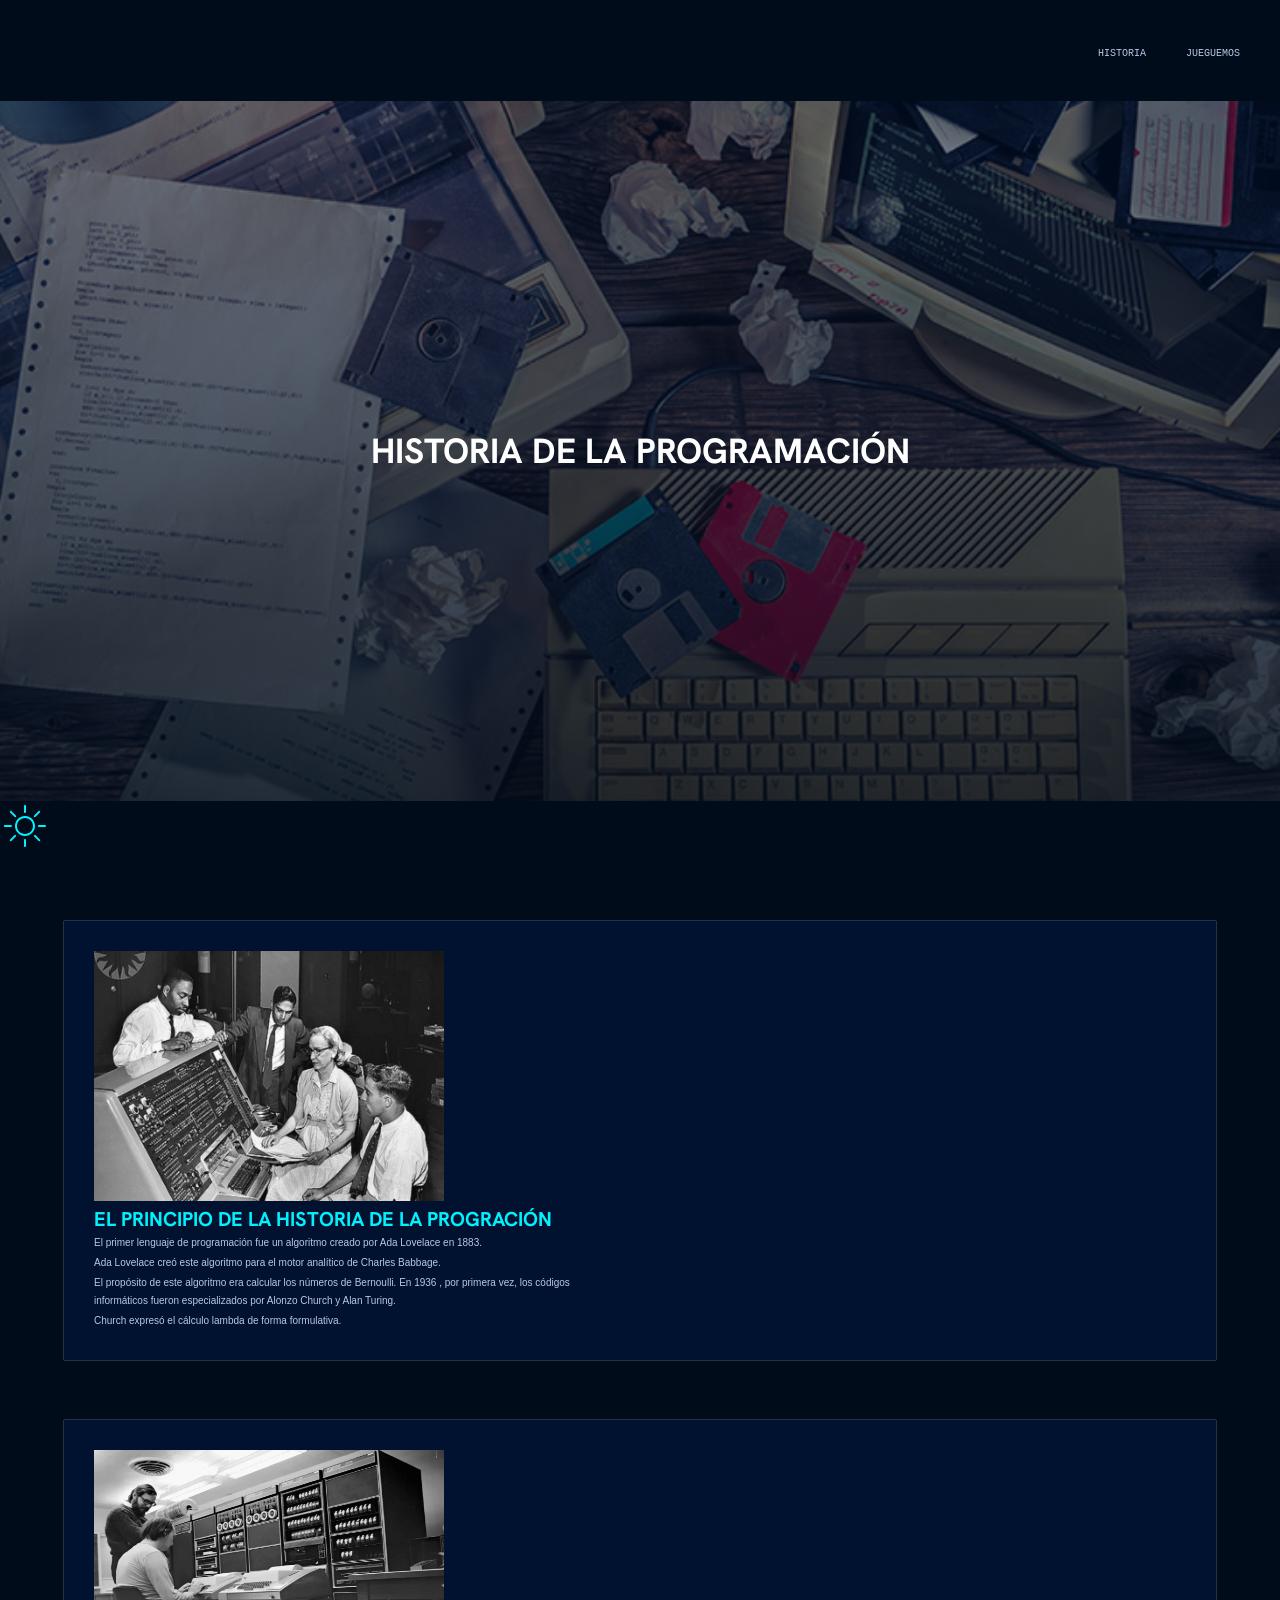
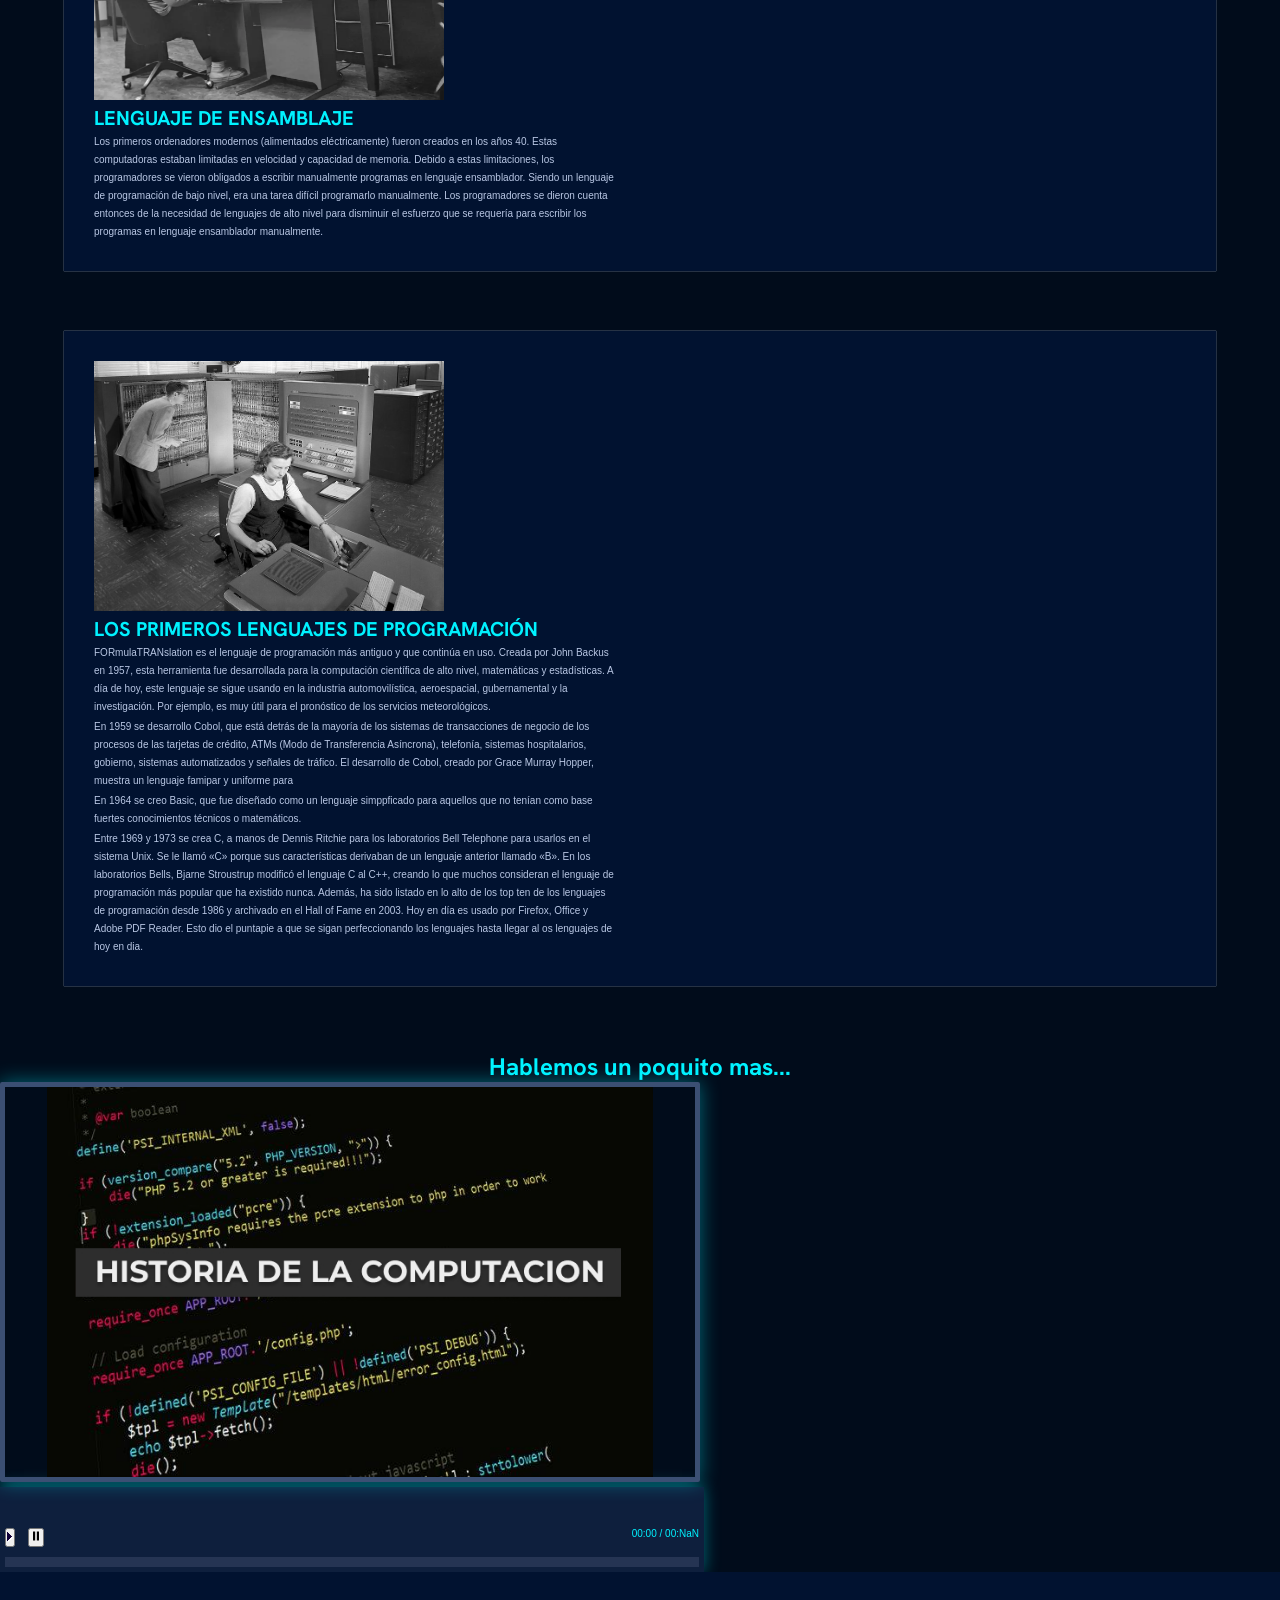
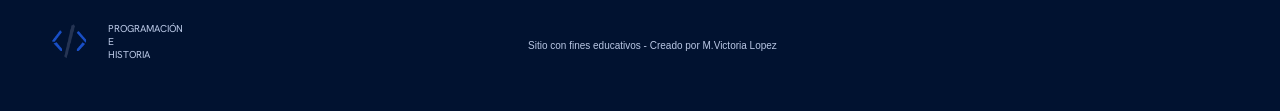
==== historia.html @ 3bbe8988 "Avances del poyecto" ====
<!DOCTYPE html>
<html lang="es">

<head>
    <meta charset="UTF-8">
    <meta name="viewport" content="width=device-width, initial-scale=1.0">
    <title>Proyecto-Final</title>
    <link rel="icon" href="/iconos/icon-code.png" type="image/png">
    <link rel="stylesheet" href="style.css">
    <link rel="preconnect" href="https://fonts.googleapis.com">
    <link rel="preconnect" href="https://fonts.gstatic.com" crossorigin>
    <link href="https://fonts.googleapis.com/css2?family=Hanken+Grotesk:wght@400;500;700&display=swap" rel="stylesheet">
</head>

<body onload="mostrarDuracion()">
    <header>
        <nav>
            <ul>
                <li><a href="historia.html">HISTORIA</a></li>
                <li><a href="jueguemos.html">JUEGUEMOS</a></li>
            </ul>
        </nav>

    </header>

    <main>

        <div class="historia">
            <h1 class="texto-historia">HISTORIA DE LA PROGRAMACIÓN</h1>
        </div>

        <img src="/iconos/sun.svg" alt="Blanco-Negro" class="sol">


        <section class="textos-historia">

            <div class="contenedor-tarjeta">
                <div class="tarjeta3">
                    <img src="/imagenes/1-800x534.jpg" alt="Principio de la programación">
                    <h2>EL PRINCIPIO DE LA HISTORIA DE LA PROGRACIÓN</h2>
                    <p>El primer lenguaje de programación fue un algoritmo creado por Ada Lovelace en 1883. </p>
                    <p> Ada Lovelace creó este algoritmo para el motor analítico de Charles Babbage.</p>
                    <p>El propósito de este algoritmo era calcular los números de Bernoulli.
                        En 1936 , por primera vez, los códigos informáticos fueron especializados por Alonzo Church y
                        Alan
                        Turing.</p>
                    <p>Church expresó el cálculo lambda de forma formulativa.</p>

                </div>


                <div class="tarjeta4">
                    <img src="/imagenes/nerdpol-ken-den.webp" alt="Lenguaje de ensamblaje">
                    <h2>LENGUAJE DE ENSAMBLAJE</h2>
                    <p>Los primeros ordenadores modernos (alimentados eléctricamente) fueron creados en los años 40.
                        Estas
                        computadoras estaban limitadas en velocidad y capacidad de memoria.
                        Debido a estas limitaciones, los programadores se vieron obligados a escribir manualmente
                        programas
                        en lenguaje ensamblador. Siendo un lenguaje de programación de bajo nivel, era una tarea difícil
                        programarlo manualmente. Los programadores se dieron cuenta entonces de la necesidad de
                        lenguajes de
                        alto nivel para disminuir el esfuerzo que se requería para escribir los programas en lenguaje
                        ensamblador manualmente.
                    </p>
                </div>

                <div class="tarjeta5">
                    <img src="/imagenes/img-historia.jpg" alt="">
                    <h2>LOS PRIMEROS LENGUAJES DE PROGRAMACIÓN</h2>
                    <p>FORmulaTRANslation es el lenguaje de programación más antiguo y que continúa en uso. Creada por
                        John
                        Backus en 1957, esta herramienta fue desarrollada para la computación científica de alto nivel,
                        matemáticas y estadísticas.
                        A día de hoy, este lenguaje se sigue usando en la industria automovilística, aeroespacial,
                        gubernamental y la investigación. Por ejemplo, es muy útil para el pronóstico de los servicios
                        meteorológicos.
                    </p>
                    <p>En 1959 se desarrollo Cobol, que está detrás de la mayoría de los sistemas de transacciones de
                        negocio de los procesos de las tarjetas de crédito, ATMs (Modo de Transferencia Asíncrona),
                        telefonía, sistemas hospitalarios, gobierno, sistemas automatizados y señales de tráfico.
                        El desarrollo de Cobol, creado por Grace Murray Hopper, muestra un lenguaje famipar y uniforme
                        para</p>

                    <p>
                        En 1964 se creo Basic, que fue diseñado como un lenguaje simppficado para aquellos que no tenían
                        como base fuertes conocimientos técnicos o matemáticos.</p>

                    <p>Entre 1969 y 1973 se crea C, a manos de Dennis Ritchie para los laboratorios Bell Telephone para
                        usarlos en el sistema Unix. Se le llamó «C» porque sus características derivaban de un lenguaje
                        anterior llamado «B».

                        En los laboratorios Bells, Bjarne Stroustrup modificó el lenguaje C al C++, creando lo que
                        muchos
                        consideran el lenguaje de programación más popular que ha existido nunca. Además, ha sido
                        listado en
                        lo alto de los top ten de los lenguajes de programación desde 1986 y archivado en el Hall of
                        Fame en
                        2003. Hoy en día es usado por Firefox, Office y Adobe PDF Reader.
                        Esto dio el puntapie a que se sigan perfeccionando los lenguajes hasta llegar al os lenguajes de
                        hoy
                        en dia.</p>


                </div>
            </div>

        </section>
    </main>

    <article>

        <h2 class="titulo-video">Hablemos un poquito mas...</h2>

        <video poster="/imagenes/img-video.jpg" id="video">
            <source src="/video/historia-Comp.mp4" type="video/mp4">
        </video>

        <div class="barra-reproduccion">

            <div class="botones">

                <button id="botonPlay">
                    <img src="/imagenes/play.svg" alt="Reproducir">
                </button>

                <button id="botonPause">
                    <img src="/imagenes/pausa.svg" alt="Pausa">
                </button>

            </div>

            <div class="duracion">
                <p><span id="duracion-actual">00:00</span> / <span id="duracion-total">00:00</span></p>
            </div>
            <div class="barra-progreso">
                <div class="progreso"></div>
            </div>

        </div>
    </article>

    <footer>
        <img src="/iconos/icon-code.png">
        <h3>PROGRAMACIÓN E HISTORIA</h3>
        <p>Sitio con fines educativos - Creado por M.Victoria Lopez</p>
    </footer>
    <script src="video.js"></script>
</body>

</html>
---- style.css ----
:root {
    /* Tema Noche */
    --color-fondo: #010c1b;
    --color-superficie: #011230;
    --color-superficie-variante: #253453;
    --color-contenedor: #0e1f3d;
    --color-contenedor-bajo: rgba(9, 27, 57, 0.9);

    /* Colores principales */
    --color-primario: #00f2ff;
    --color-secundario: #b9c7e4;

    /* Sombras y brillo */
    --color-sombra: rgba(0, 242, 255, 0.15);
    --color-glow: rgba(0, 242, 255, 0.4);
}

* {
    margin: 0;
    padding: 0;
    box-sizing: border-box;
    /*Hace que el tamaño de los elementos sea más fácil de controlar*/

}

body {
    background-color: var(--color-fondo);
    font-family: "Hanken Grotesk", sans-serif;
    color: var(--color-secundario);

}
 p {
     font-family: "Montserrat", sans-serif;
     font-size: 10px;
     margin-top: 18px;
     }

nav{
   
    padding: 40px;
    
}
nav ul{
    display: flex;
    gap:40px;
    list-style: none;
    justify-content: right;

}     
nav a {
    text-decoration: none;
    font-size: 10px;
    color: var(--color-secundario);
     font-family: "JetBrains Mono", monospace;
     
}
nav a:hover {
  color: var(--color-primario);
  background-color:var(--color-contenedor-bajo);
  padding: 5px;
}

/****************INICIO***********/
.texto-principal{
    font-size: 50px;
    
}
.textos-inicio{
    text-align: center;
}
.contenedor-tarjetas{
    display: flex;
    gap: 20px;
    justify-content: center;
    margin-top: 30px;

}
 .tarjeta1,
.tarjeta2 {
  background-color: var(--color-superficie);
    padding: 20px 30px 10px;
    width: 340px;
    align-items: center;
    box-shadow: 0 0 0 0.2px  var(--color-secundario);
    transition: border-color 0.3s, box-shadow 0.3s;
    
}
 .tarjeta1:hover , 
 .tarjeta2:hover,
 .tarjeta3:hover,
 .tarjeta4:hover,
 .tarjeta5:hover{
     box-shadow: 0 0 15px var(--color-sombra);
     border: 1px solid var(--color-primario);
 }
 .tarjeta1 a ,
  .tarjeta2 a{
   text-decoration: none;
   color:var(--color-secundario);
   
 }
.titulo-tarjeta {
    display: flex;
    justify-content: space-between;
    align-items: center;
}
.titulo-tarjeta span {
    font-family: "JetBrains Mono", monospace;
    color: var(--color-primario);
    font-size: 10px;
}

.titulo-tarjeta i {
    color: var(--color-primario);
    font-size: 15px;
}
 .tarjeta1 h3 , 
 .tarjeta2 h3 {
    font-size: 15px;
    width: 50%;
    margin-top: 20px;
     min-height: 30px;
 }
 
 .textos-inicio p ,
 .tarjeta1 p ,
  .tarjeta2 p{
  max-width: 400px ; 
    margin: 18px auto;
    line-height: 15px;
}
.enlace{
    color: var(--color-primario);
    font-size: 8px;
    margin: 0;
    
}
.enlace i {
    font-size: 8px;
    margin-left: 8px;
    
}

/***************HISTORIA************/


.historia{
     background-image:
         linear-gradient(rgba(1, 18, 48, 0.55), rgba(1, 12, 27, 0.85)),
        url("../imagenes/historia-programacion.jpg");
        background-size: cover;
    background-position: center;
    background-repeat: no-repeat;

    width: 100%;
    height: 700px;
    color: white;
    display: flex;
    align-items: center;
    justify-content: center;


}
.contenedor-tarjeta {
    display: flex;
    flex-direction: column;
    gap: 60px;
    width: 90%;
    margin: 25px auto;
    padding: 40px 0;
    

}
.tarjeta3 , 
.tarjeta4 , 
.tarjeta5{
    background-color: var(--color-superficie);
    padding: 30px;
    box-shadow: 0 0 0 0.2px  var(--color-secundario);
     transition: border-color 0.3s, box-shadow 0.3s;
}
.contenedor-tarjeta img{
 width: 350px;
 height: 250px;
}
.contenedor-tarjeta h2 {
    color: var(--color-primario);
   font-size: 20px;
}
.contenedor-tarjeta p {
 color: var(--color-secundario);
 line-height: 1.8;
 width: 48%;
 font-size: 10px;
 margin-top: 2px;

}
.texto-historia{
    font-size: 35px;
    text-align: center;
    
}
#video{
   box-shadow: 0 0 20px var(--color-glow);
    border-radius: 2px;
    width: 700px;
    height: 400px;
        border: 5px solid #3b4f73;

}
.titulo-video{
    color:var(--color-primario);
    text-align: center;
}
.barra-reproduccion {
    padding: 5px;
        background-color: var(--color-contenedor);
    display: flex;
    align-items: center;
    justify-content: space-between;
    color: white;
    width: 55%;
    flex-wrap: wrap;
     box-shadow: 0 0 15px var(--color-glow);
}
.botones{
    font-size: 50px;
}
.duracion{
    color: #00f2ff;
}
.barra-progreso {
    width: 100%;
    background-color: var(--color-superficie-variante);
    height: 10px;
}

.progreso {
    height: 100%;
    width: 0%;
    background-color: var(--color-primario);
    
}
footer{
    display: flex;
     background-color: var(--color-superficie);
     padding: 50px;
  
}
footer img {
   width: 38px ;
   height: 38px ;
   
}
footer h3{
  font-size: 10px;
  width: 20px;
  margin-left: 20px;
  font-weight: 400;
  
}
footer p{
  margin-left: 400px;
}
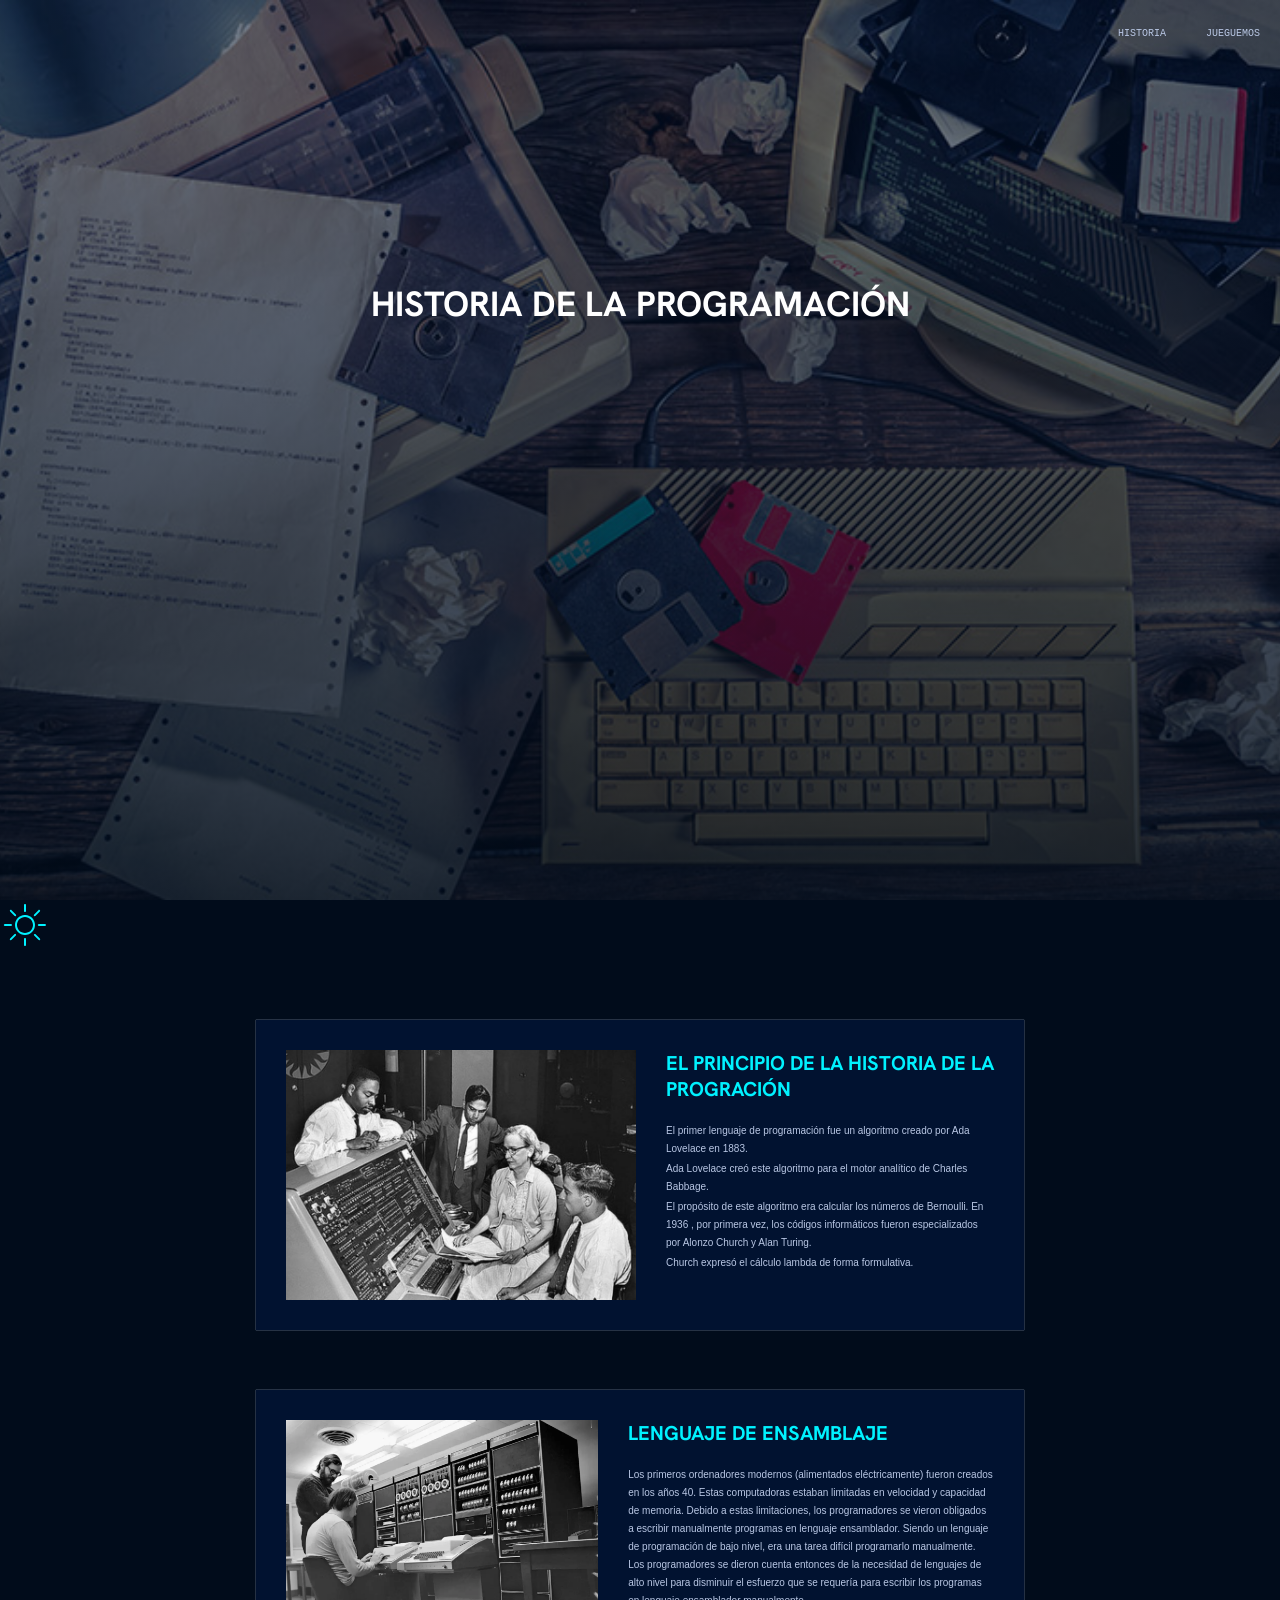
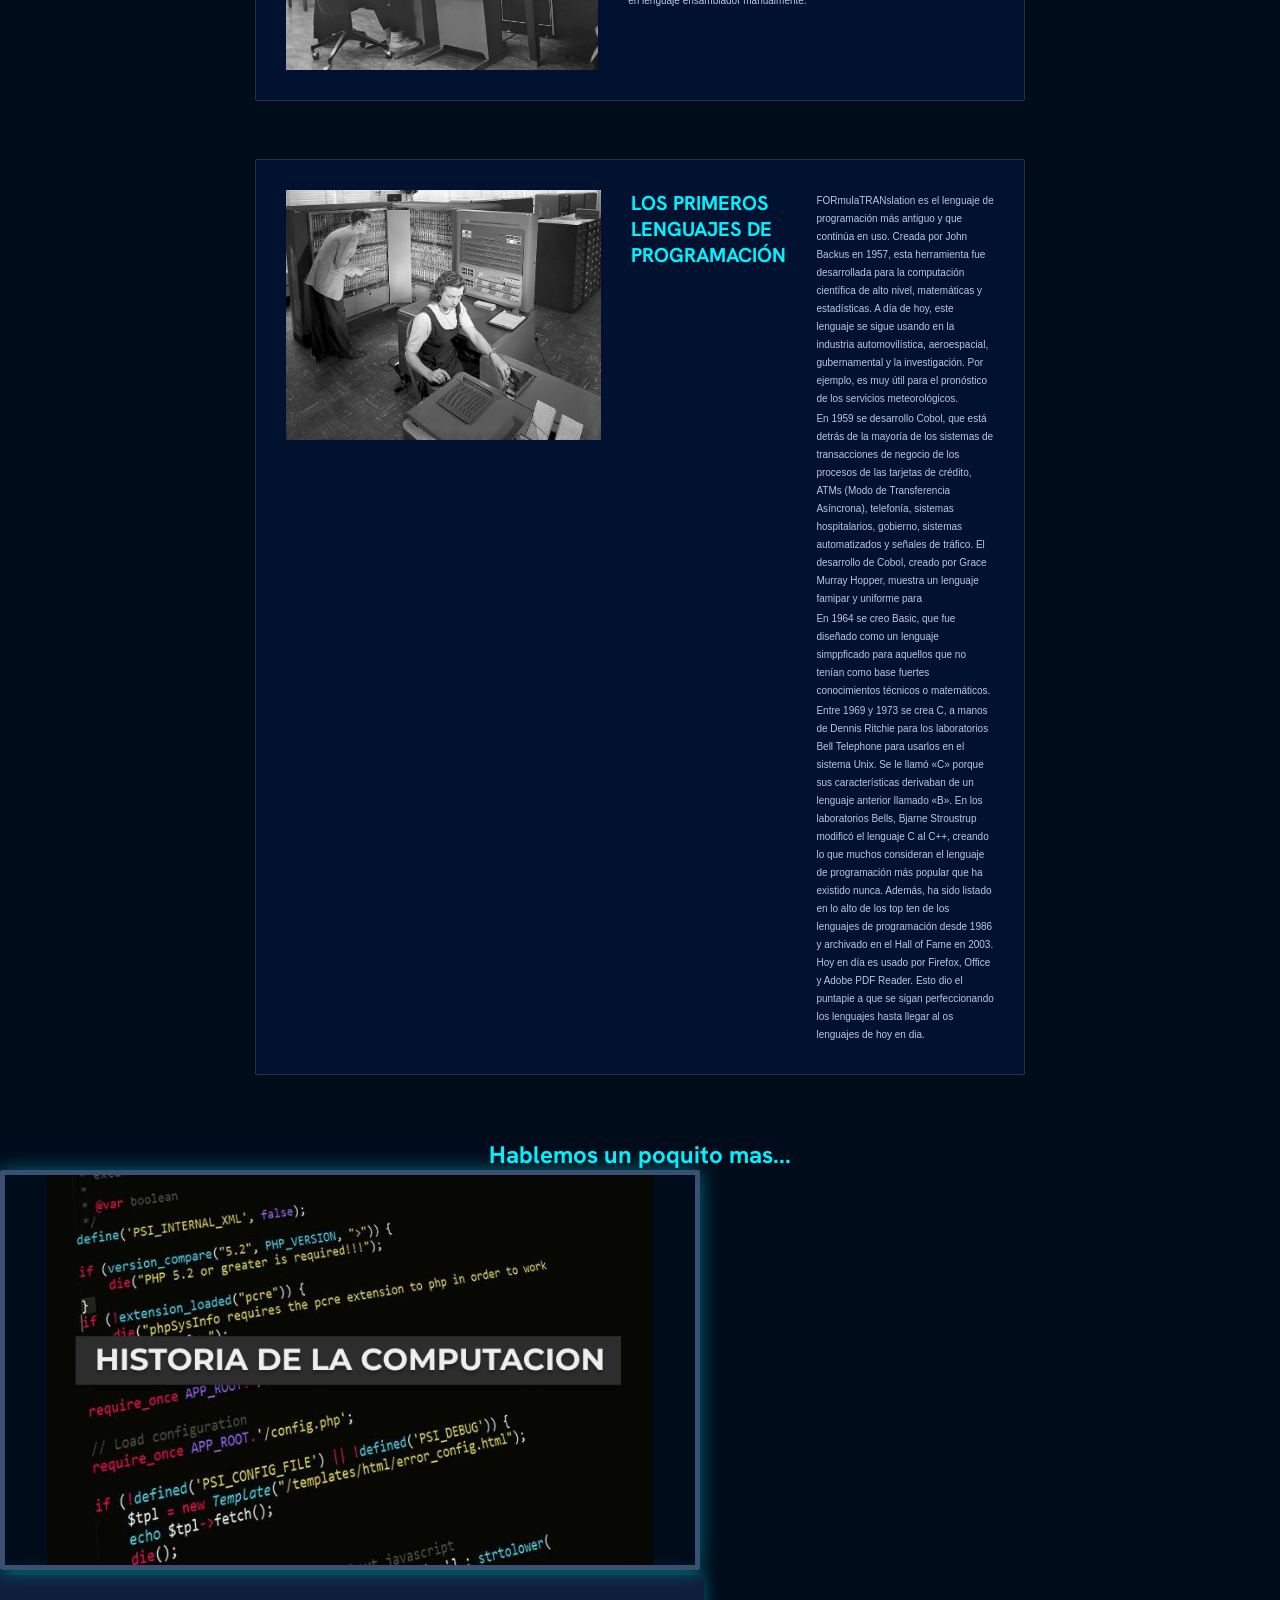
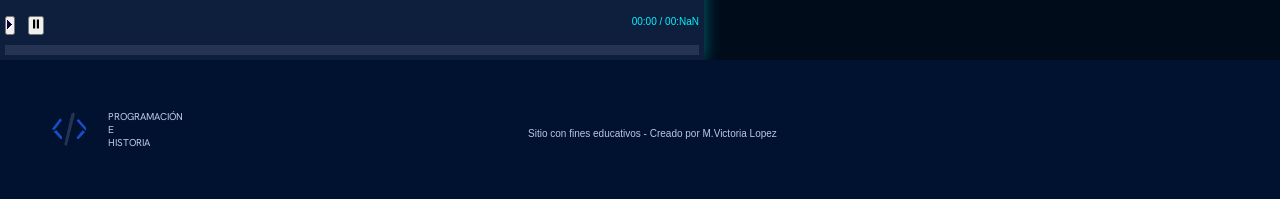
==== commit 08c78220: "Cambios en el estilo de la pagina" ====
--- a/historia.html
+++ b/historia.html
@@ -13,19 +13,19 @@
 </head>
 
 <body onload="mostrarDuracion()">
-    <header>
-        <nav>
-            <ul>
-                <li><a href="historia.html">HISTORIA</a></li>
-                <li><a href="jueguemos.html">JUEGUEMOS</a></li>
-            </ul>
-        </nav>
+    <main>
+        <div class="historia">
+            <header>
+                <nav>
+                    <ul>
+                        <li><a href="historia.html">HISTORIA</a></li>
+                        <li><a href="jueguemos.html">JUEGUEMOS</a></li>
+                    </ul>
+                </nav>
 
-    </header>
+            </header>
 
-    <main>
 
-        <div class="historia">
             <h1 class="texto-historia">HISTORIA DE LA PROGRAMACIÓN</h1>
         </div>
 
@@ -37,70 +37,87 @@
             <div class="contenedor-tarjeta">
                 <div class="tarjeta3">
                     <img src="/imagenes/1-800x534.jpg" alt="Principio de la programación">
-                    <h2>EL PRINCIPIO DE LA HISTORIA DE LA PROGRACIÓN</h2>
-                    <p>El primer lenguaje de programación fue un algoritmo creado por Ada Lovelace en 1883. </p>
-                    <p> Ada Lovelace creó este algoritmo para el motor analítico de Charles Babbage.</p>
-                    <p>El propósito de este algoritmo era calcular los números de Bernoulli.
-                        En 1936 , por primera vez, los códigos informáticos fueron especializados por Alonzo Church y
-                        Alan
-                        Turing.</p>
-                    <p>Church expresó el cálculo lambda de forma formulativa.</p>
-
+                    <div class="contenido-tarjeta">
+                        <h2>EL PRINCIPIO DE LA HISTORIA DE LA PROGRACIÓN</h2>
+                        <p>El primer lenguaje de programación fue un algoritmo creado por Ada Lovelace en 1883. </p>
+                        <p> Ada Lovelace creó este algoritmo para el motor analítico de Charles Babbage.</p>
+                        <p>El propósito de este algoritmo era calcular los números de Bernoulli.
+                            En 1936 , por primera vez, los códigos informáticos fueron especializados por Alonzo Church
+                            y
+                            Alan
+                            Turing.</p>
+                        <p>Church expresó el cálculo lambda de forma formulativa.</p>
+                    </div>
                 </div>
 
 
                 <div class="tarjeta4">
                     <img src="/imagenes/nerdpol-ken-den.webp" alt="Lenguaje de ensamblaje">
-                    <h2>LENGUAJE DE ENSAMBLAJE</h2>
-                    <p>Los primeros ordenadores modernos (alimentados eléctricamente) fueron creados en los años 40.
-                        Estas
-                        computadoras estaban limitadas en velocidad y capacidad de memoria.
-                        Debido a estas limitaciones, los programadores se vieron obligados a escribir manualmente
-                        programas
-                        en lenguaje ensamblador. Siendo un lenguaje de programación de bajo nivel, era una tarea difícil
-                        programarlo manualmente. Los programadores se dieron cuenta entonces de la necesidad de
-                        lenguajes de
-                        alto nivel para disminuir el esfuerzo que se requería para escribir los programas en lenguaje
-                        ensamblador manualmente.
-                    </p>
+                    <div class="contenido-tarjeta">
+                        <h2>LENGUAJE DE ENSAMBLAJE</h2>
+                        <p>Los primeros ordenadores modernos (alimentados eléctricamente) fueron creados en los años 40.
+                            Estas
+                            computadoras estaban limitadas en velocidad y capacidad de memoria.
+                            Debido a estas limitaciones, los programadores se vieron obligados a escribir manualmente
+                            programas
+                            en lenguaje ensamblador. Siendo un lenguaje de programación de bajo nivel, era una tarea
+                            difícil
+                            programarlo manualmente. Los programadores se dieron cuenta entonces de la necesidad de
+                            lenguajes de
+                            alto nivel para disminuir el esfuerzo que se requería para escribir los programas en
+                            lenguaje
+                            ensamblador manualmente.
+                        </p>
+                    </div>
                 </div>
 
                 <div class="tarjeta5">
                     <img src="/imagenes/img-historia.jpg" alt="">
                     <h2>LOS PRIMEROS LENGUAJES DE PROGRAMACIÓN</h2>
-                    <p>FORmulaTRANslation es el lenguaje de programación más antiguo y que continúa en uso. Creada por
-                        John
-                        Backus en 1957, esta herramienta fue desarrollada para la computación científica de alto nivel,
-                        matemáticas y estadísticas.
-                        A día de hoy, este lenguaje se sigue usando en la industria automovilística, aeroespacial,
-                        gubernamental y la investigación. Por ejemplo, es muy útil para el pronóstico de los servicios
-                        meteorológicos.
-                    </p>
-                    <p>En 1959 se desarrollo Cobol, que está detrás de la mayoría de los sistemas de transacciones de
-                        negocio de los procesos de las tarjetas de crédito, ATMs (Modo de Transferencia Asíncrona),
-                        telefonía, sistemas hospitalarios, gobierno, sistemas automatizados y señales de tráfico.
-                        El desarrollo de Cobol, creado por Grace Murray Hopper, muestra un lenguaje famipar y uniforme
-                        para</p>
 
-                    <p>
-                        En 1964 se creo Basic, que fue diseñado como un lenguaje simppficado para aquellos que no tenían
-                        como base fuertes conocimientos técnicos o matemáticos.</p>
+                    <div class="contenido-tarjeta">
+                        <p>FORmulaTRANslation es el lenguaje de programación más antiguo y que continúa en uso. Creada
+                            por
+                            John
+                            Backus en 1957, esta herramienta fue desarrollada para la computación científica de alto
+                            nivel,
+                            matemáticas y estadísticas.
+                            A día de hoy, este lenguaje se sigue usando en la industria automovilística, aeroespacial,
+                            gubernamental y la investigación. Por ejemplo, es muy útil para el pronóstico de los
+                            servicios
+                            meteorológicos.
+                        </p>
+                        <p>En 1959 se desarrollo Cobol, que está detrás de la mayoría de los sistemas de transacciones
+                            de
+                            negocio de los procesos de las tarjetas de crédito, ATMs (Modo de Transferencia Asíncrona),
+                            telefonía, sistemas hospitalarios, gobierno, sistemas automatizados y señales de tráfico.
+                            El desarrollo de Cobol, creado por Grace Murray Hopper, muestra un lenguaje famipar y
+                            uniforme
+                            para</p>
 
-                    <p>Entre 1969 y 1973 se crea C, a manos de Dennis Ritchie para los laboratorios Bell Telephone para
-                        usarlos en el sistema Unix. Se le llamó «C» porque sus características derivaban de un lenguaje
-                        anterior llamado «B».
+                        <p>
+                            En 1964 se creo Basic, que fue diseñado como un lenguaje simppficado para aquellos que no
+                            tenían
+                            como base fuertes conocimientos técnicos o matemáticos.</p>
 
-                        En los laboratorios Bells, Bjarne Stroustrup modificó el lenguaje C al C++, creando lo que
-                        muchos
-                        consideran el lenguaje de programación más popular que ha existido nunca. Además, ha sido
-                        listado en
-                        lo alto de los top ten de los lenguajes de programación desde 1986 y archivado en el Hall of
-                        Fame en
-                        2003. Hoy en día es usado por Firefox, Office y Adobe PDF Reader.
-                        Esto dio el puntapie a que se sigan perfeccionando los lenguajes hasta llegar al os lenguajes de
-                        hoy
-                        en dia.</p>
+                        <p>Entre 1969 y 1973 se crea C, a manos de Dennis Ritchie para los laboratorios Bell Telephone
+                            para
+                            usarlos en el sistema Unix. Se le llamó «C» porque sus características derivaban de un
+                            lenguaje
+                            anterior llamado «B».
 
+                            En los laboratorios Bells, Bjarne Stroustrup modificó el lenguaje C al C++, creando lo que
+                            muchos
+                            consideran el lenguaje de programación más popular que ha existido nunca. Además, ha sido
+                            listado en
+                            lo alto de los top ten de los lenguajes de programación desde 1986 y archivado en el Hall of
+                            Fame en
+                            2003. Hoy en día es usado por Firefox, Office y Adobe PDF Reader.
+                            Esto dio el puntapie a que se sigan perfeccionando los lenguajes hasta llegar al os
+                            lenguajes de
+                            hoy
+                            en dia.</p>
+                    </div>
 
                 </div>
             </div>
--- a/style.css
+++ b/style.css
@@ -36,10 +36,11 @@
      }
 
 nav{
-   
-    padding: 40px;
-    
-}
+    padding: 20px;
+    
+}
+
+
 nav ul{
     display: flex;
     gap:40px;
@@ -52,17 +53,31 @@
     font-size: 10px;
     color: var(--color-secundario);
      font-family: "JetBrains Mono", monospace;
-     
+    transition: transform 1s ease;
+    display: inline-block;
 }
 nav a:hover {
   color: var(--color-primario);
   background-color:var(--color-contenedor-bajo);
   padding: 5px;
+    transform: translateY(-1px);
 }
 
 /****************INICIO***********/
+.inicio{
+     min-height: 100vh;
+    background-image:  linear-gradient(rgba(1, 18, 48, 0.55), rgba(1, 12, 27, 0.85)),
+    url(/imagenes/fondo.jpg);
+    background-size: cover;
+    background-position: center;
+    background-repeat: no-repeat;
+    background-attachment: fixed;
+   
+}
 .texto-principal{
+    margin-top: 80px;
     font-size: 50px;
+    font-weight: 800;
     
 }
 .textos-inicio{
@@ -72,7 +87,7 @@
     display: flex;
     gap: 20px;
     justify-content: center;
-    margin-top: 30px;
+    margin-top: 40px;
 
 }
  .tarjeta1,
@@ -145,6 +160,7 @@
 
 
 .historia{
+        min-height: 100vh;
      background-image:
          linear-gradient(rgba(1, 18, 48, 0.55), rgba(1, 12, 27, 0.85)),
         url("../imagenes/historia-programacion.jpg");
@@ -155,9 +171,10 @@
     width: 100%;
     height: 700px;
     color: white;
-    display: flex;
-    align-items: center;
-    justify-content: center;
+     background-size: cover;
+    background-position: center;
+    background-repeat: no-repeat;
+    background-attachment: fixed;
 
 
 }
@@ -165,12 +182,14 @@
     display: flex;
     flex-direction: column;
     gap: 60px;
-    width: 90%;
+    width: 60%;
     margin: 25px auto;
     padding: 40px 0;
     
 
 }
+
+
 .tarjeta3 , 
 .tarjeta4 , 
 .tarjeta5{
@@ -178,26 +197,37 @@
     padding: 30px;
     box-shadow: 0 0 0 0.2px  var(--color-secundario);
      transition: border-color 0.3s, box-shadow 0.3s;
-}
+     display: flex;
+    align-items: flex-start;
+    gap: 30px;
+    flex: 1;
+}
+
 .contenedor-tarjeta img{
- width: 350px;
- height: 250px;
+  width: 350px;
+    height: 250px;
+    object-fit: cover;
+    
+    
 }
 .contenedor-tarjeta h2 {
     color: var(--color-primario);
    font-size: 20px;
+   margin-bottom: 20px;
 }
 .contenedor-tarjeta p {
  color: var(--color-secundario);
  line-height: 1.8;
- width: 48%;
+ width: 100%;
  font-size: 10px;
  margin-top: 2px;
 
 }
+
 .texto-historia{
     font-size: 35px;
     text-align: center;
+    margin-top:220px;
     
 }
 #video{
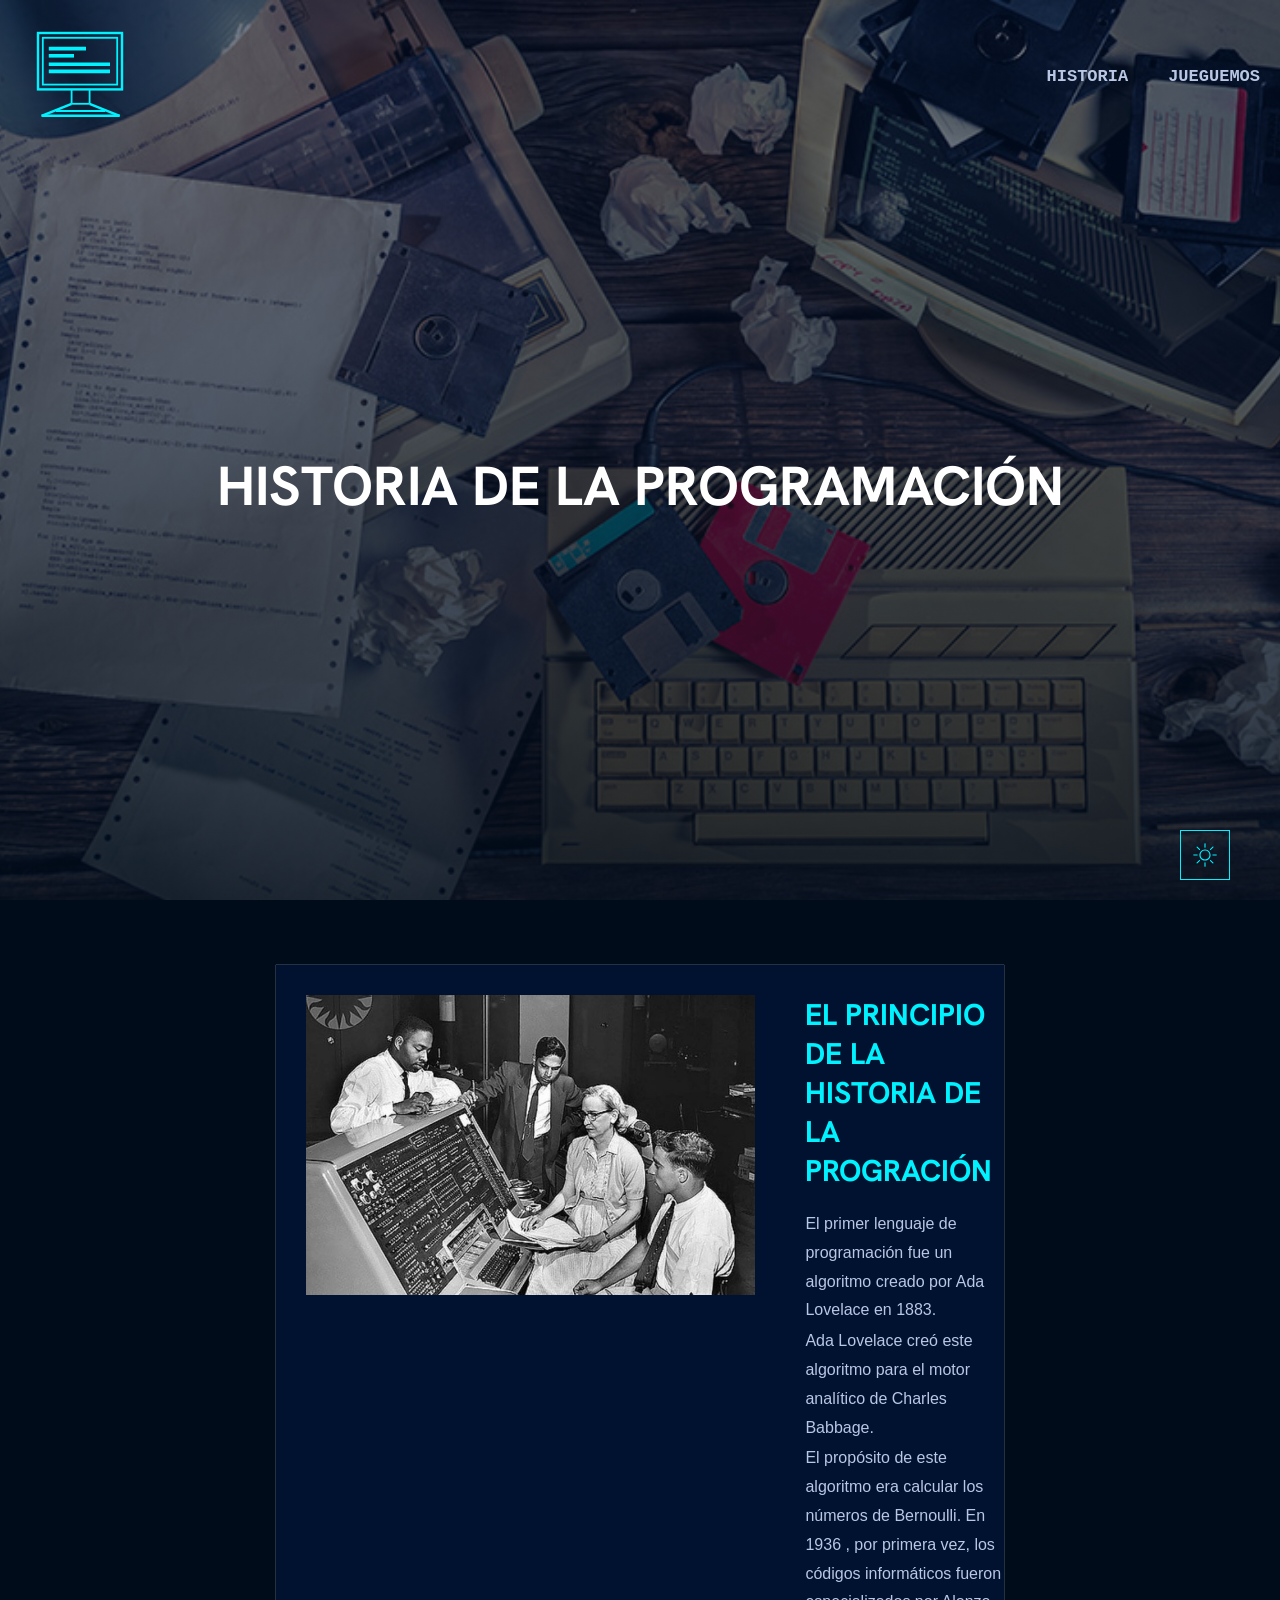
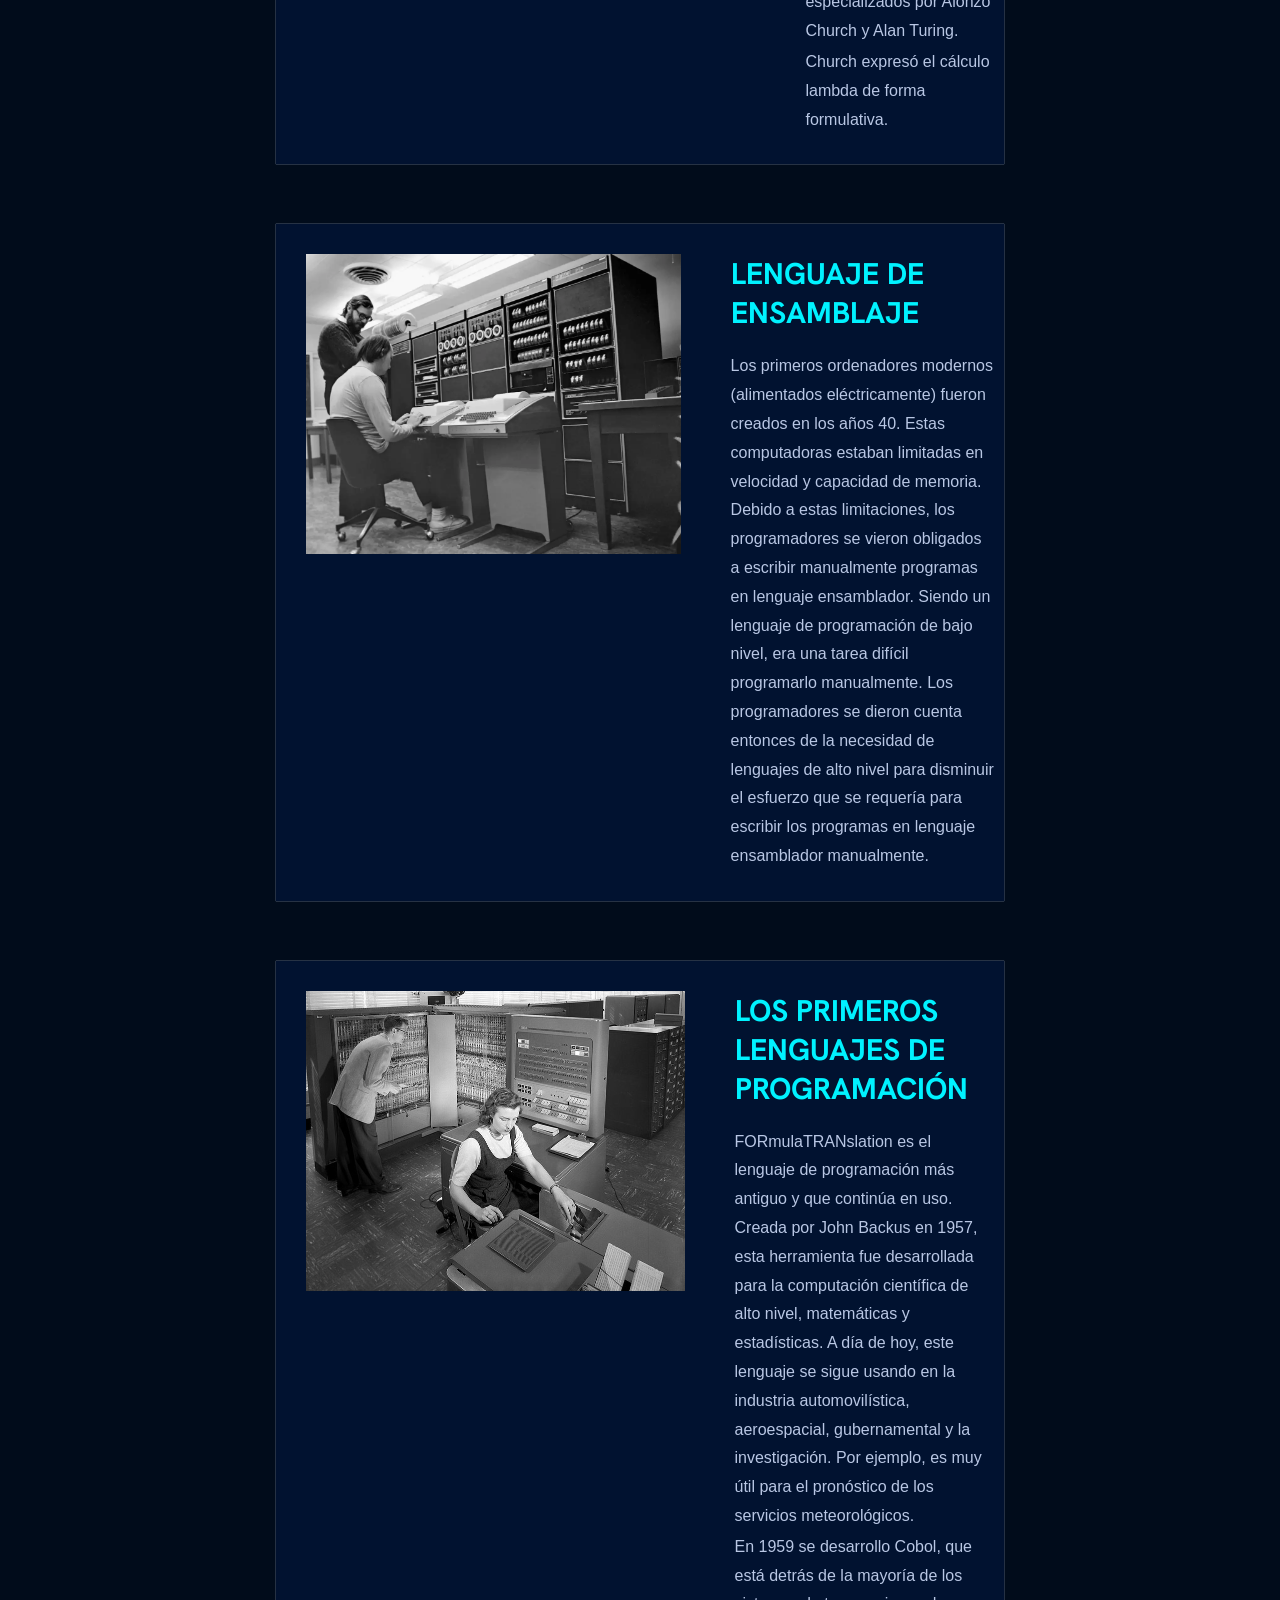
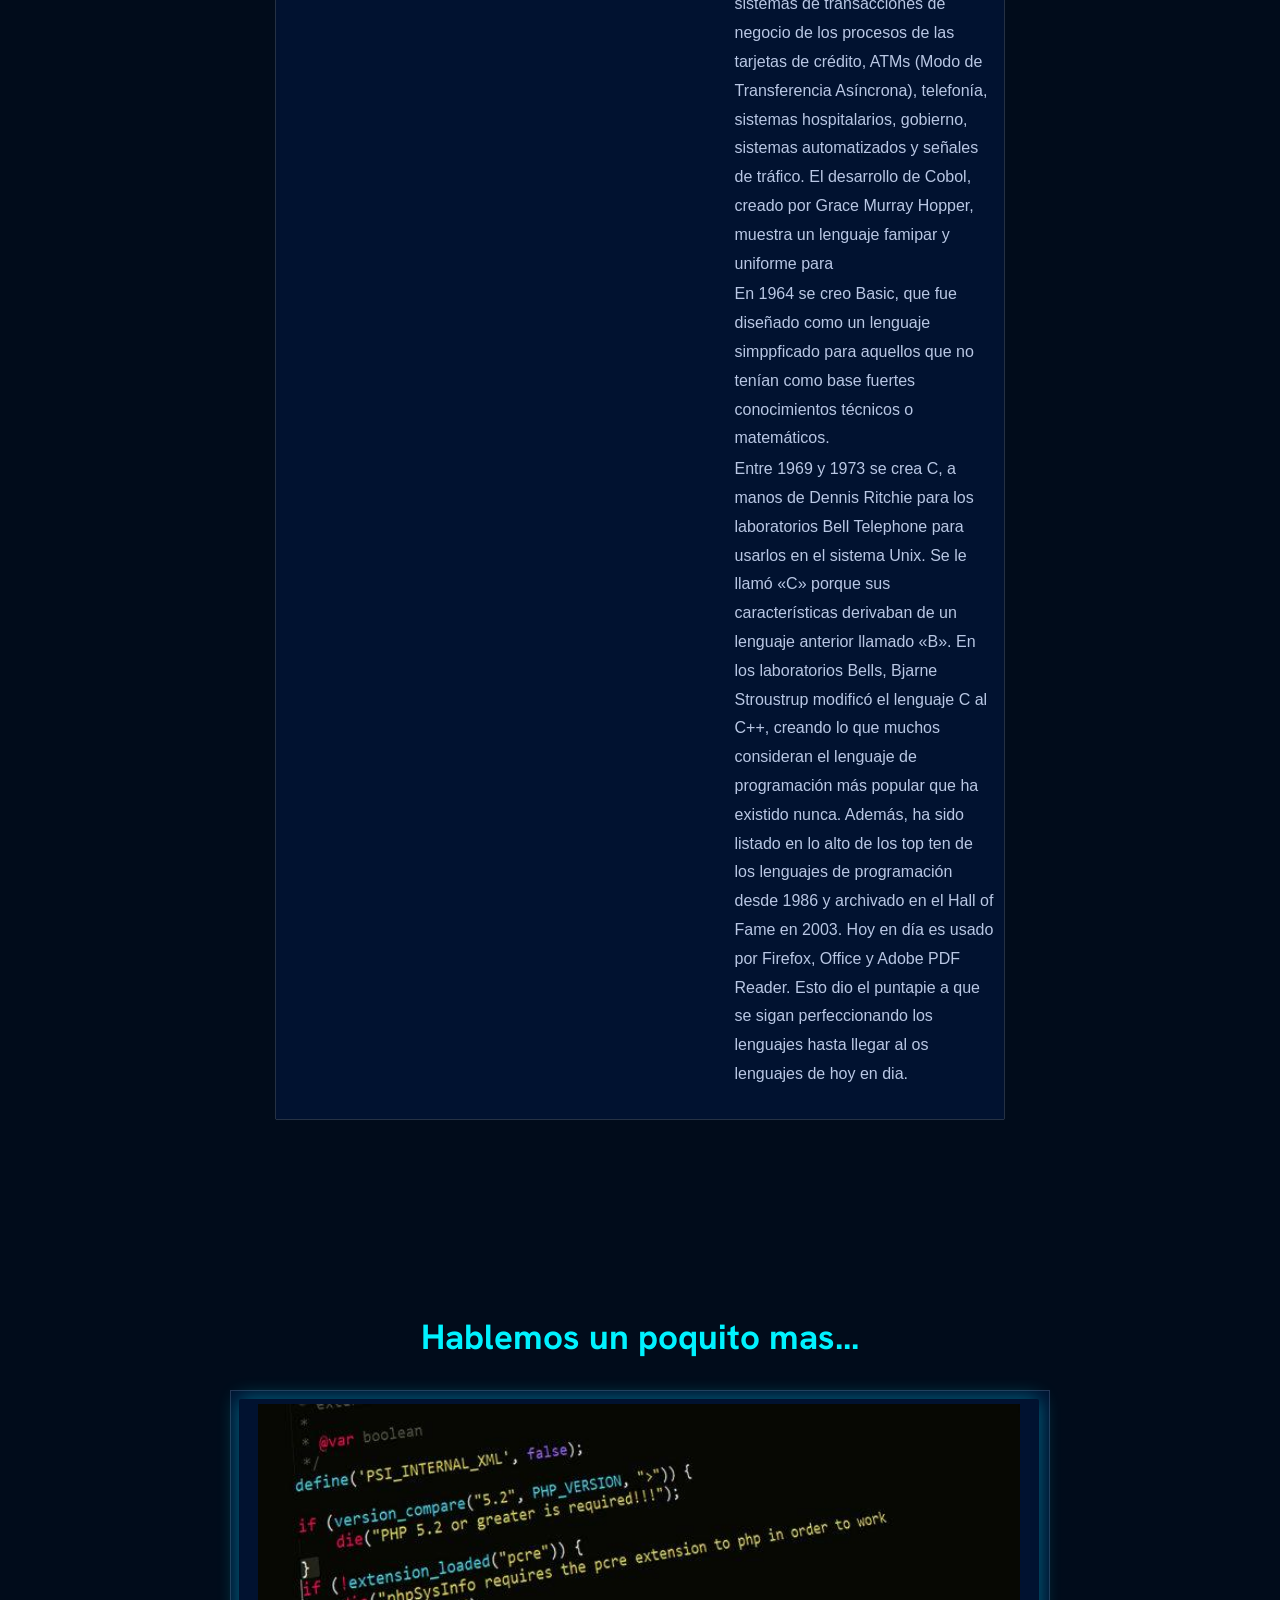
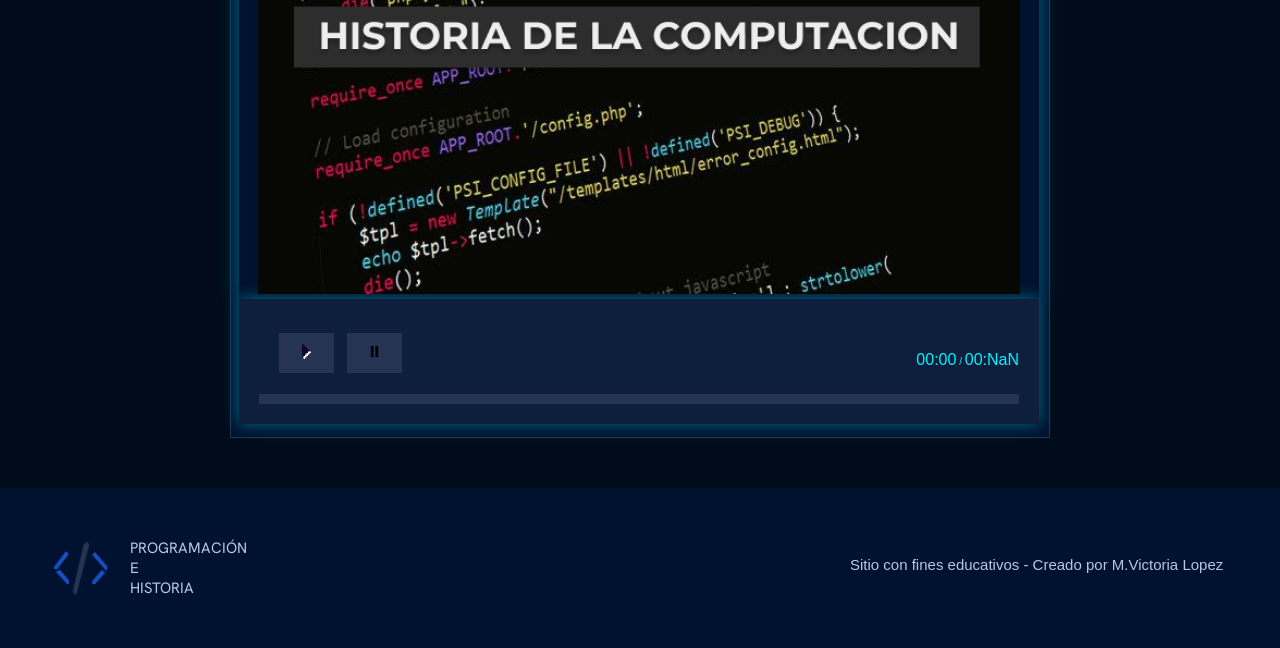
==== commit b071343b: "Cambios en los estilos y animacion" ====
--- a/historia.html
+++ b/historia.html
@@ -17,11 +17,53 @@
         <div class="historia">
             <header>
                 <nav>
-                    <ul>
-                        <li><a href="historia.html">HISTORIA</a></li>
-                        <li><a href="jueguemos.html">JUEGUEMOS</a></li>
-                    </ul>
-                </nav>
+                        <a href="index.html" class="logo">
+                            <svg width="120" height="110" viewBox="0 0 100 80">
+
+                                <!-- Borde del monitor -->
+                                <rect x="15" y="5" width="70" height="47" fill="none" stroke="#00f2ff"
+                                    stroke-width="2" />
+
+                                <!-- Borde interior -->
+                                <rect x="19" y="9" width="62" height="39" fill="none" stroke="#00f2ff"
+                                    stroke-width="1.5" />
+
+                                <!-- Líneas que simulan código -->
+                                <line x1="24" y1="18" x2="55" y2="18" stroke="#00f2ff" stroke-width="3" />
+
+                                <line x1="24" y1="24" x2="45" y2="24" stroke="#00f2ff" stroke-width="3" />
+
+                                <line x1="24" y1="31" x2="75" y2="31" stroke="#00f2ff" stroke-width="3" />
+
+                                <line x1="24" y1="37" x2="75" y2="37" stroke="#00f2ff" stroke-width="3" />
+
+                                <!-- Soporte del monitor -->
+                                <line x1="43" y1="52" x2="43" y2="64" stroke="#00f2ff" stroke-width="1.5" />
+
+                                <line x1="58" y1="52" x2="58" y2="64" stroke="#00f2ff" stroke-width="1.5" />
+
+                                <line x1="43" y1="64" x2="58" y2="64" stroke="#00f2ff" stroke-width="1.5" />
+
+                                <!-- Base del monitor -->
+                                <line x1="43" y1="64" x2="18" y2="74" stroke="#00f2ff" stroke-width="2" />
+
+                                <line x1="18" y1="74" x2="83" y2="74" stroke="#00f2ff" stroke-width="2" />
+
+                                <line x1="83" y1="74" x2="58" y2="64" stroke="#00f2ff" stroke-width="2" />
+
+                                <!-- Línea interior de la base -->
+                                <line x1="30" y1="70" x2="71" y2="70" stroke="#00f2ff" stroke-width="1.5" />
+
+                            </svg>
+
+                        </a>
+                
+               <ul>
+                <li><a href="historia.html">HISTORIA</a></li>
+                <li><a href="jueguemos.html">JUEGUEMOS</a></li>
+                </ul>
+            </nav>
+
 
             </header>
 
@@ -29,7 +71,7 @@
             <h1 class="texto-historia">HISTORIA DE LA PROGRAMACIÓN</h1>
         </div>
 
-        <img src="/iconos/sun.svg" alt="Blanco-Negro" class="sol">
+       
 
 
         <section class="textos-historia">
@@ -73,9 +115,10 @@
 
                 <div class="tarjeta5">
                     <img src="/imagenes/img-historia.jpg" alt="">
-                    <h2>LOS PRIMEROS LENGUAJES DE PROGRAMACIÓN</h2>
+                    
 
                     <div class="contenido-tarjeta">
+                        <h2>LOS PRIMEROS LENGUAJES DE PROGRAMACIÓN</h2>
                         <p>FORmulaTRANslation es el lenguaje de programación más antiguo y que continúa en uso. Creada
                             por
                             John
@@ -128,7 +171,7 @@
     <article>
 
         <h2 class="titulo-video">Hablemos un poquito mas...</h2>
-
+        <div class="marco">
         <video poster="/imagenes/img-video.jpg" id="video">
             <source src="/video/historia-Comp.mp4" type="video/mp4">
         </video>
@@ -155,8 +198,14 @@
             </div>
 
         </div>
+        </div>
     </article>
 
+    <div class="dia-noche">
+        <img src="/iconos/sun.svg" alt="Blanco-Negro" class="sol">
+    </div>
+
+    
     <footer>
         <img src="/iconos/icon-code.png">
         <h3>PROGRAMACIÓN E HISTORIA</h3>
--- a/style.css
+++ b/style.css
@@ -29,266 +29,394 @@
     color: var(--color-secundario);
 
 }
- p {
-     font-family: "Montserrat", sans-serif;
-     font-size: 10px;
-     margin-top: 18px;
-     }
-
-nav{
+
+p {
+    font-family: "Montserrat", sans-serif;
+    font-size: 10px;
+    margin-top: 18px;
+}
+
+nav {
     padding: 20px;
-    
-}
-
-
-nav ul{
-    display: flex;
-    gap:40px;
+    display: flex;
+    justify-content: space-between;
+    align-items: center;
+
+}
+
+
+nav ul {
+    display: flex;
+    gap: 40px;
     list-style: none;
     justify-content: right;
-
-}     
-nav a {
+    margin: 0;
+    padding: 0;
+}
+
+nav ul a {
     text-decoration: none;
-    font-size: 10px;
+    font-size: 17px;
     color: var(--color-secundario);
-     font-family: "JetBrains Mono", monospace;
-    transition: transform 1s ease;
+    font-family: "JetBrains Mono", monospace;
+    transition: color 0.4s ease, background-color 0.4s ease, transform 0.4s ease;
     display: inline-block;
-}
-nav a:hover {
-  color: var(--color-primario);
-  background-color:var(--color-contenedor-bajo);
-  padding: 5px;
-    transform: translateY(-1px);
+    font-weight: 600;
+}
+
+nav ul a:hover {
+    color: var(--color-primario);
+    background-color: rgba(185, 199, 228, 0.4);
+    padding: 8px;
+    transform: translateY(-3px);
+
+}
+
+/* Computadora */
+.logo {
+    display: block;
+    padding: 0;
+}
+
+.logo svg {
+    display: block;
 }
 
 /****************INICIO***********/
-.inicio{
-     min-height: 100vh;
-    background-image:  linear-gradient(rgba(1, 18, 48, 0.55), rgba(1, 12, 27, 0.85)),
-    url(/imagenes/fondo.jpg);
+.inicio {
+    min-height: 100vh;
+    background-image: linear-gradient(rgba(1, 18, 48, 0.55), rgba(1, 12, 27, 0.85)),
+        url(/imagenes/fondo.jpg);
     background-size: cover;
     background-position: center;
     background-repeat: no-repeat;
     background-attachment: fixed;
-   
-}
-.texto-principal{
+
+}
+
+.texto-principal {
     margin-top: 80px;
-    font-size: 50px;
+    font-size: 80px;
     font-weight: 800;
-    
-}
-.textos-inicio{
+
+}
+
+.textos-inicio {
     text-align: center;
 }
-.contenedor-tarjetas{
+
+.contenedor-tarjetas {
     display: flex;
     gap: 20px;
     justify-content: center;
     margin-top: 40px;
 
 }
- .tarjeta1,
+
+.tarjeta1,
 .tarjeta2 {
-  background-color: var(--color-superficie);
-    padding: 20px 30px 10px;
-    width: 340px;
+    background-color: var(--color-superficie);
+    padding: 40px 30px 20px;
+    width: 440px;
+    box-sizing: border-box;
     align-items: center;
-    box-shadow: 0 0 0 0.2px  var(--color-secundario);
+    box-shadow: 0 0 0 0.2px var(--color-secundario);
     transition: border-color 0.3s, box-shadow 0.3s;
-    
-}
- .tarjeta1:hover , 
- .tarjeta2:hover,
- .tarjeta3:hover,
- .tarjeta4:hover,
- .tarjeta5:hover{
-     box-shadow: 0 0 15px var(--color-sombra);
-     border: 1px solid var(--color-primario);
- }
- .tarjeta1 a ,
-  .tarjeta2 a{
-   text-decoration: none;
-   color:var(--color-secundario);
-   
- }
+
+}
+
+.tarjeta1:hover,
+.tarjeta2:hover,
+.tarjeta3:hover,
+.tarjeta4:hover,
+.tarjeta5:hover,
+.contenedor-tarjeta img:hover {
+    box-shadow: 0 0 15px var(--color-sombra);
+    border: 1px solid var(--color-primario);
+}
+
+.tarjeta1 a,
+.tarjeta2 a {
+    text-decoration: none;
+    color: var(--color-secundario);
+
+}
+
 .titulo-tarjeta {
     display: flex;
     justify-content: space-between;
     align-items: center;
 }
+
 .titulo-tarjeta span {
     font-family: "JetBrains Mono", monospace;
     color: var(--color-primario);
-    font-size: 10px;
+    font-size: 13px;
 }
 
 .titulo-tarjeta i {
     color: var(--color-primario);
-    font-size: 15px;
-}
- .tarjeta1 h3 , 
- .tarjeta2 h3 {
-    font-size: 15px;
-    width: 50%;
+    font-size: 20px;
+}
+
+.tarjeta1 h3,
+.tarjeta2 h3 {
+    font-size: 25px;
+    width: 60%;
     margin-top: 20px;
-     min-height: 30px;
- }
- 
- .textos-inicio p ,
- .tarjeta1 p ,
-  .tarjeta2 p{
-  max-width: 400px ; 
+    min-height: 30px;
+}
+
+.textos-inicio p,
+.tarjeta1 p,
+.tarjeta2 p {
+    max-width: 600px;
     margin: 18px auto;
-    line-height: 15px;
-}
-.enlace{
-    color: var(--color-primario);
-    font-size: 8px;
-    margin: 0;
-    
-}
-.enlace i {
-    font-size: 8px;
+    line-height: 1.6;
+    font-size: 14px;
+}
+
+.tarjeta1 p.enlace,
+.tarjeta2 p.enlace {
+    font-size: 12px;
+    line-height: 1;
+    margin: 10px 0;
+    color: var(--color-primario);
+}
+
+.tarjeta1 p.enlace i,
+.tarjeta2 p.enlace i {
+    font-size: 12px;
     margin-left: 8px;
-    
-}
+    color: var(--color-primario);
+}
+
+.tarjeta2 p.enlace {
+    margin-top: 40px;
+}
+
 
 /***************HISTORIA************/
 
 
-.historia{
-        min-height: 100vh;
-     background-image:
-         linear-gradient(rgba(1, 18, 48, 0.55), rgba(1, 12, 27, 0.85)),
+.historia {
+    min-height: 100vh;
+    background-image:
+        linear-gradient(rgba(1, 18, 48, 0.55), rgba(1, 12, 27, 0.85)),
         url("../imagenes/historia-programacion.jpg");
-        background-size: cover;
+    background-size: cover;
     background-position: center;
     background-repeat: no-repeat;
 
     width: 100%;
     height: 700px;
     color: white;
-     background-size: cover;
+    background-size: cover;
     background-position: center;
     background-repeat: no-repeat;
     background-attachment: fixed;
 
 
 }
+
 .contenedor-tarjeta {
     display: flex;
     flex-direction: column;
     gap: 60px;
     width: 60%;
     margin: 25px auto;
-    padding: 40px 0;
-    
-
-}
-
-
-.tarjeta3 , 
-.tarjeta4 , 
-.tarjeta5{
+    padding: 40px 20px;
+
+
+}
+
+
+.tarjeta3,
+.tarjeta4,
+.tarjeta5 {
     background-color: var(--color-superficie);
     padding: 30px;
-    box-shadow: 0 0 0 0.2px  var(--color-secundario);
-     transition: border-color 0.3s, box-shadow 0.3s;
-     display: flex;
+    box-shadow: 0 0 0 0.2px var(--color-secundario);
+    transition: border-color 0.3s, box-shadow 0.3s;
+    display: flex;
     align-items: flex-start;
     gap: 30px;
     flex: 1;
 }
 
-.contenedor-tarjeta img{
-  width: 350px;
-    height: 250px;
+.contenedor-tarjeta img {
+    width: 800px;
+    height: 300px;
     object-fit: cover;
-    
-    
-}
+
+}
+
 .contenedor-tarjeta h2 {
     color: var(--color-primario);
-   font-size: 20px;
-   margin-bottom: 20px;
-}
+    font-size: 30px;
+    margin-bottom: 20px;
+    margin-left: 20px;
+}
+
 .contenedor-tarjeta p {
- color: var(--color-secundario);
- line-height: 1.8;
- width: 100%;
- font-size: 10px;
- margin-top: 2px;
-
-}
-
-.texto-historia{
+    color: var(--color-secundario);
+    line-height: 1.8;
+    width: 100%;
+    font-size: 16px;
+    margin-top: 2px;
+    margin-left: 20px;
+    margin-right: 20px;
+
+}
+
+.texto-historia {
+    font-size: 55px;
+    text-align: center;
+    margin-top: 300px;
+
+}
+
+article {
+    display: flex;
+    flex-direction: column;
+    align-items: center;
+    padding: 50px;
+}
+
+#video {
+    display: block;
+    box-sizing: border-box;
+    width: 800px;
+    max-width: 100%;
+    height: 500px;
+    border: 5px solid transparent;
+    border-radius: 2px;
+    box-shadow: 0 0 20px var(--color-glow);
+
+}
+
+/* Marco exterior: la línea azul oscura  */
+.marco {
+    box-sizing: border-box;
+    width: 820px;
+    max-width: 100%;
+    padding: 8px;
+    margin-bottom: 0;
+    background-color: var(--color-superficie);
+    border: 1px solid var(--color-superficie-variante);
+}
+
+.titulo-video {
+    color: var(--color-primario);
+    text-align: center;
     font-size: 35px;
-    text-align: center;
-    margin-top:220px;
-    
-}
-#video{
-   box-shadow: 0 0 20px var(--color-glow);
-    border-radius: 2px;
-    width: 700px;
-    height: 400px;
-        border: 5px solid #3b4f73;
-
-}
-.titulo-video{
-    color:var(--color-primario);
-    text-align: center;
-}
+    margin-top: 80px;
+    margin-bottom: 30px;
+}
+
 .barra-reproduccion {
-    padding: 5px;
-        background-color: var(--color-contenedor);
+    box-sizing: border-box;
+    width: 800px;
+    max-width: 100%;
+    padding: 10px 20px;
+    margin-bottom: 5px;
+    background-color: var(--color-contenedor);
     display: flex;
     align-items: center;
     justify-content: space-between;
-    color: white;
-    width: 55%;
     flex-wrap: wrap;
-     box-shadow: 0 0 15px var(--color-glow);
-}
-.botones{
+    box-shadow: 0 0 15px var(--color-glow);
+}
+
+.botones {
     font-size: 50px;
-}
-.duracion{
+    margin-bottom: 20px;
+    margin-left: 20px;
+}
+
+.botones button {
+    width: 55px;
+    height: 40px;
+    cursor: pointer;
+    background-color: var(--color-superficie-variante);
+    border: none;
+
+}
+
+.botones img {
+    width: 15px;
+    height: 15px;
+}
+
+.botones button:hover {
+    background-color: var(--color-primario);
+}
+
+.duracion {
     color: #00f2ff;
-}
+
+}
+
+.duracion span {
+    font-size: 16px;
+}
+
 .barra-progreso {
     width: 100%;
     background-color: var(--color-superficie-variante);
     height: 10px;
+    margin-bottom: 10px;
 }
 
 .progreso {
     height: 100%;
     width: 0%;
     background-color: var(--color-primario);
-    
-}
-footer{
-    display: flex;
-     background-color: var(--color-superficie);
-     padding: 50px;
-  
-}
+
+}
+
+.dia-noche {
+    display: flex;
+    justify-content: end;
+    margin-right: 30px;
+    position: fixed;
+    /*Se mantiene fijo en la pantalla y cuando se desplaza*/
+    bottom: 20px;
+    right: 20px;
+    z-index: 100;
+}
+
+.dia-noche img {
+    width: 50px;
+}
+
+.sol {
+    border: 1px solid var(--color-primario);
+    padding: 10px;
+}
+
+footer {
+    display: flex;
+    background-color: var(--color-superficie);
+    padding: 50px;
+
+}
+
 footer img {
-   width: 38px ;
-   height: 38px ;
-   
-}
-footer h3{
-  font-size: 10px;
-  width: 20px;
-  margin-left: 20px;
-  font-weight: 400;
-  
-}
-footer p{
-  margin-left: 400px;
+    width: 60px;
+    height: 60px;
+
+}
+
+footer h3 {
+    font-size: 15px;
+    width: 20px;
+    margin-left: 20px;
+    font-weight: 400;
+
+}
+
+footer p {
+    margin-left: 700px;
+    font-size: 15px;
 }
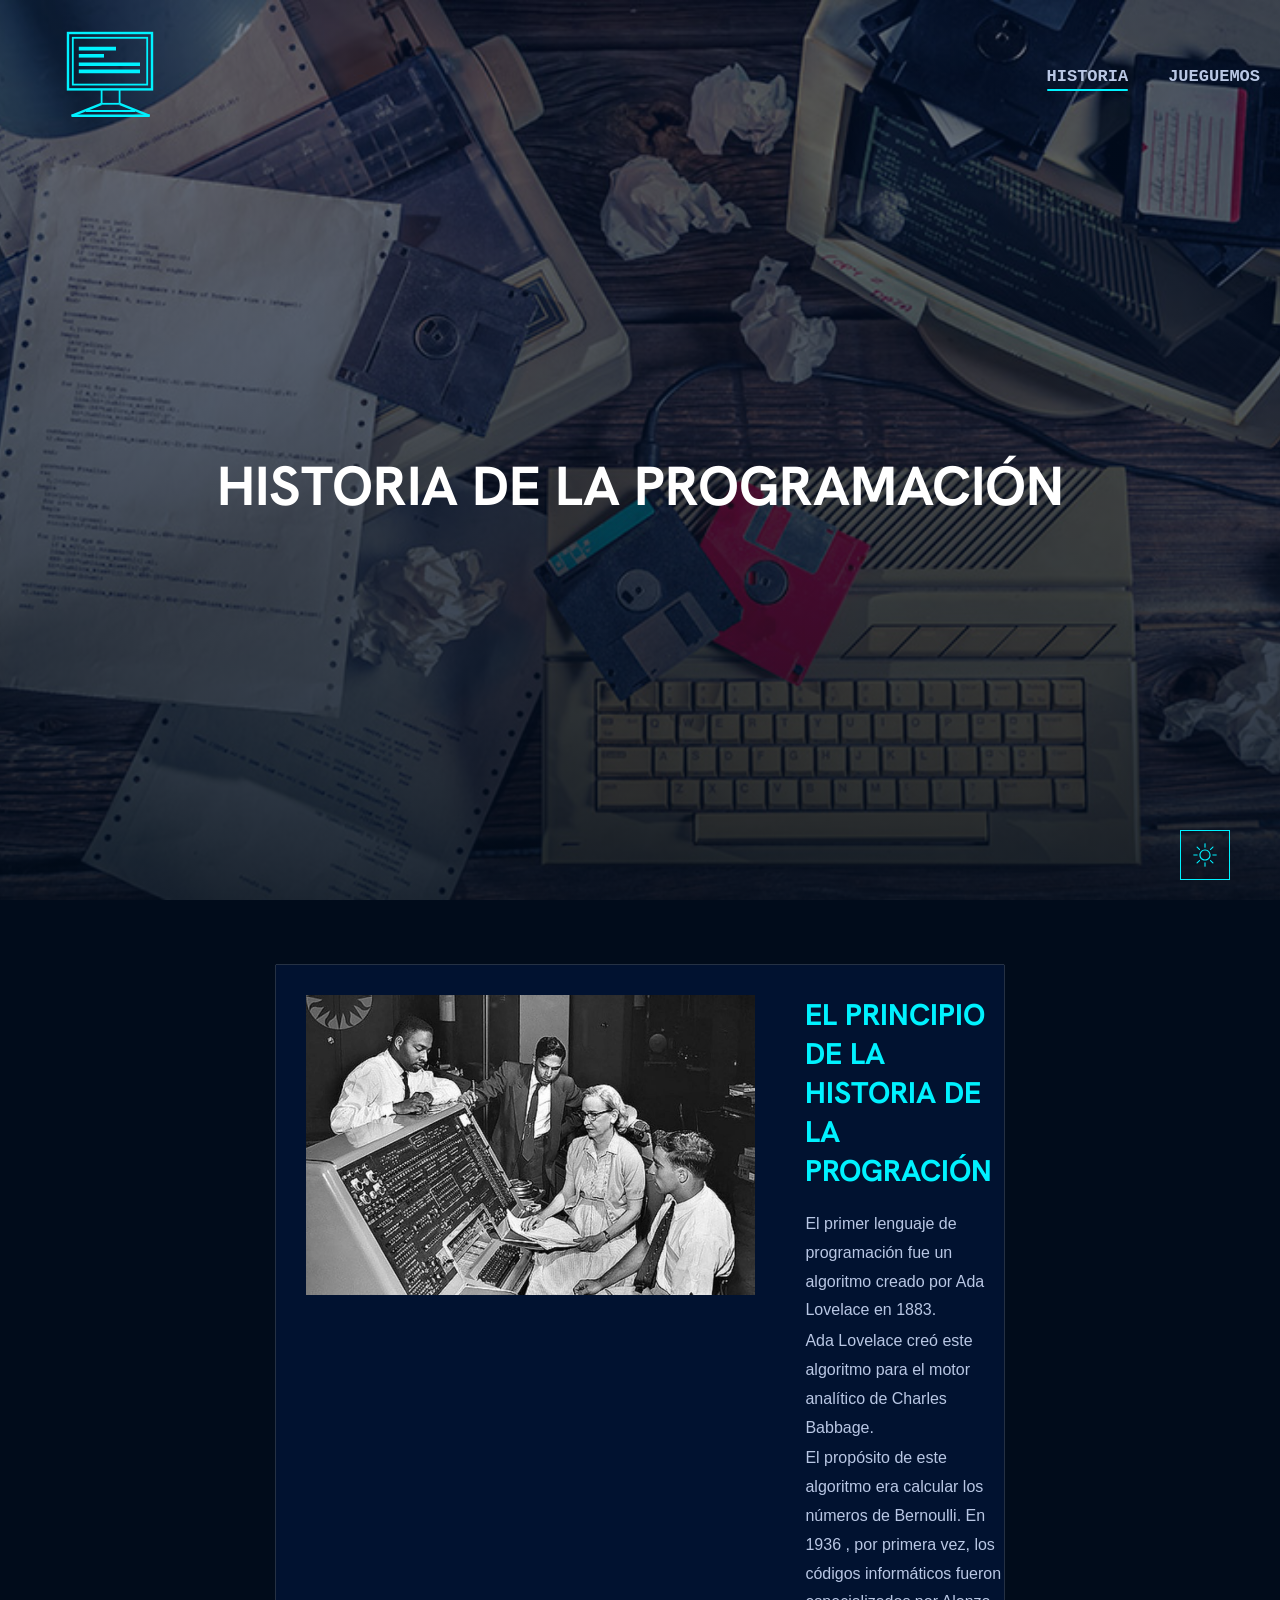
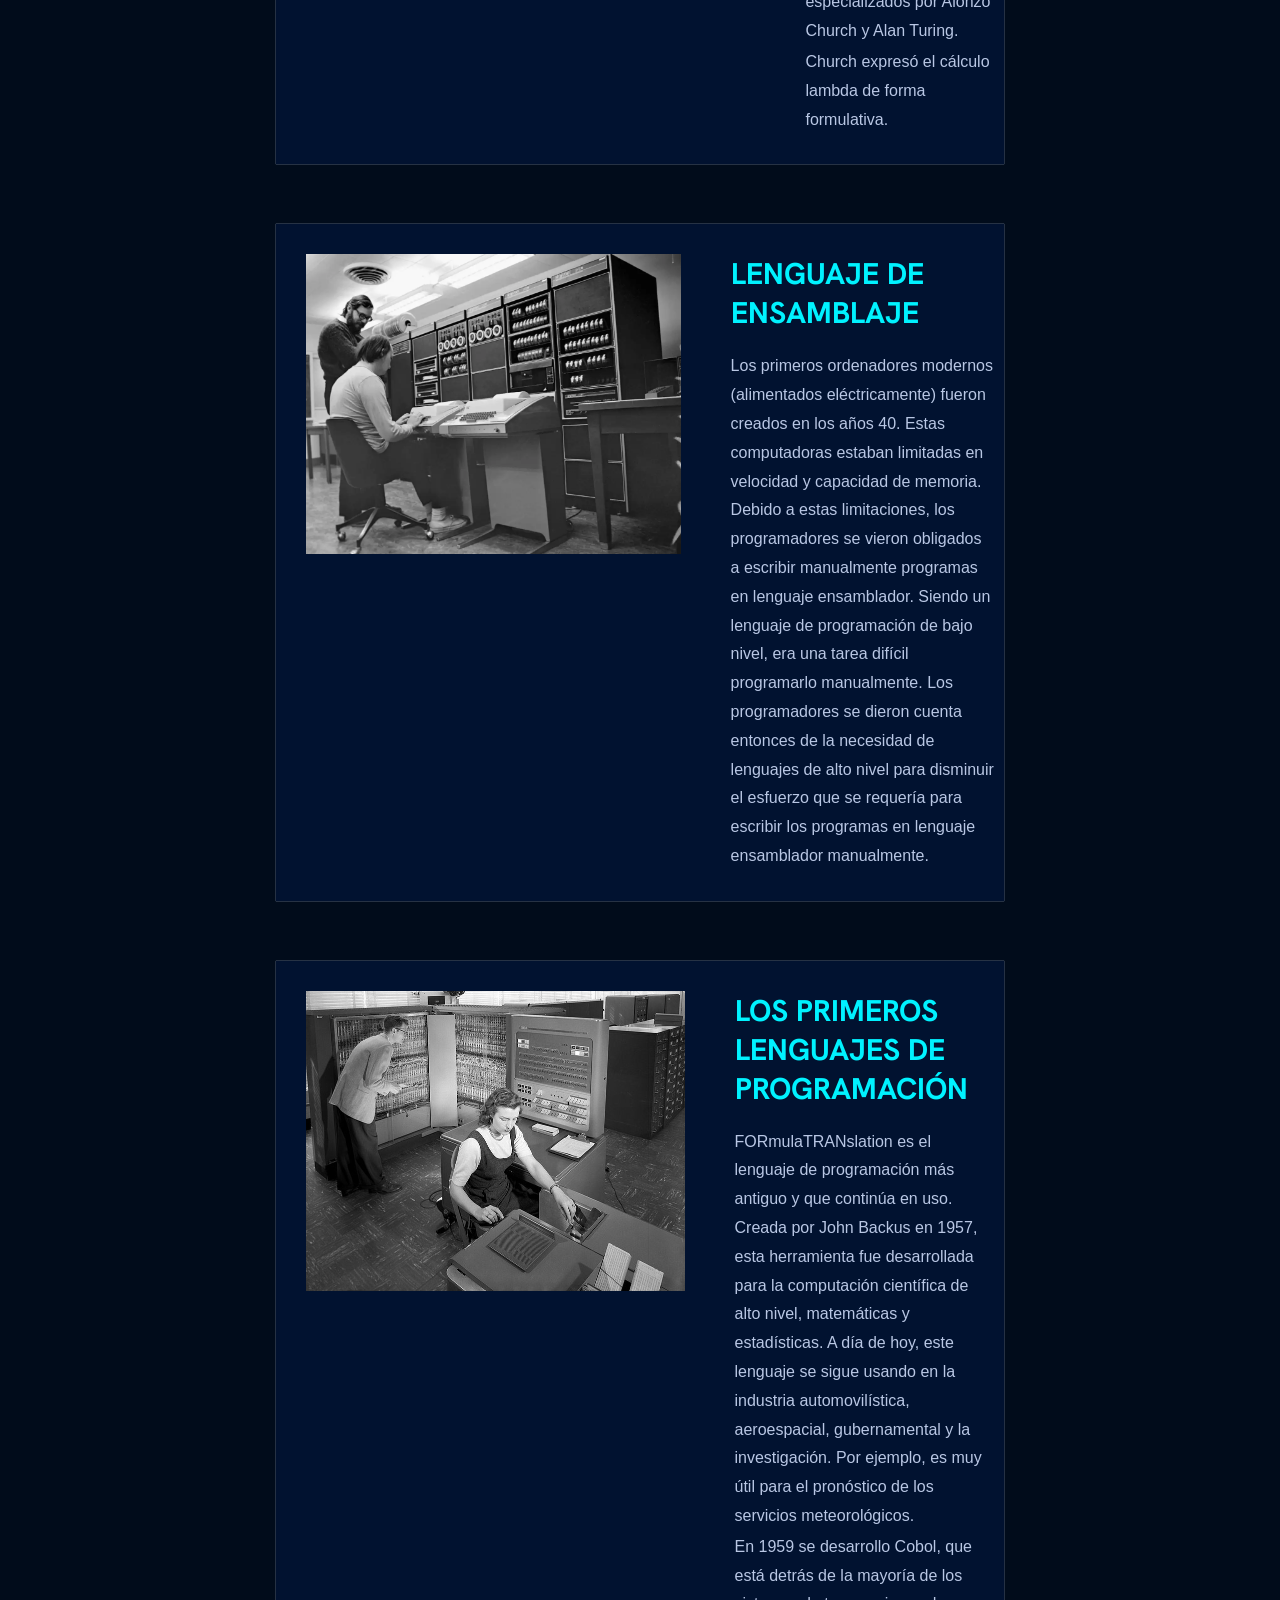
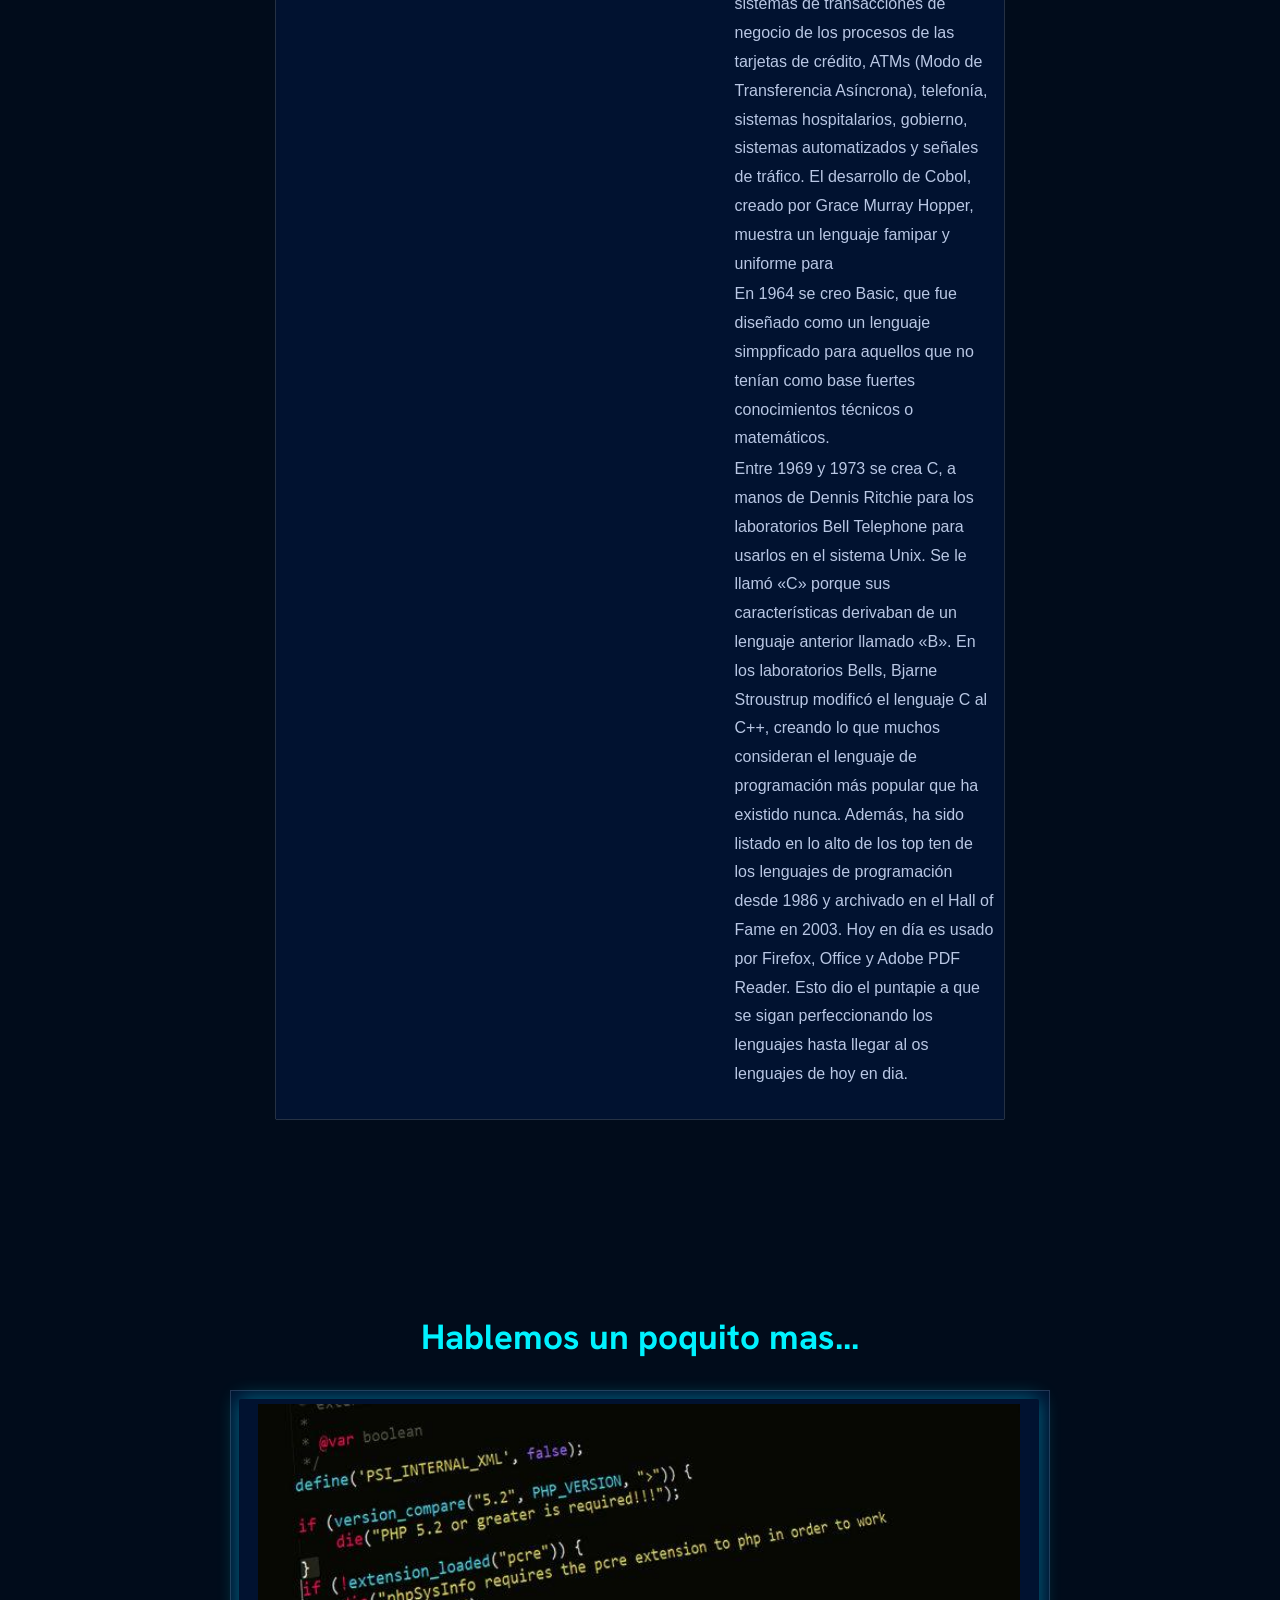
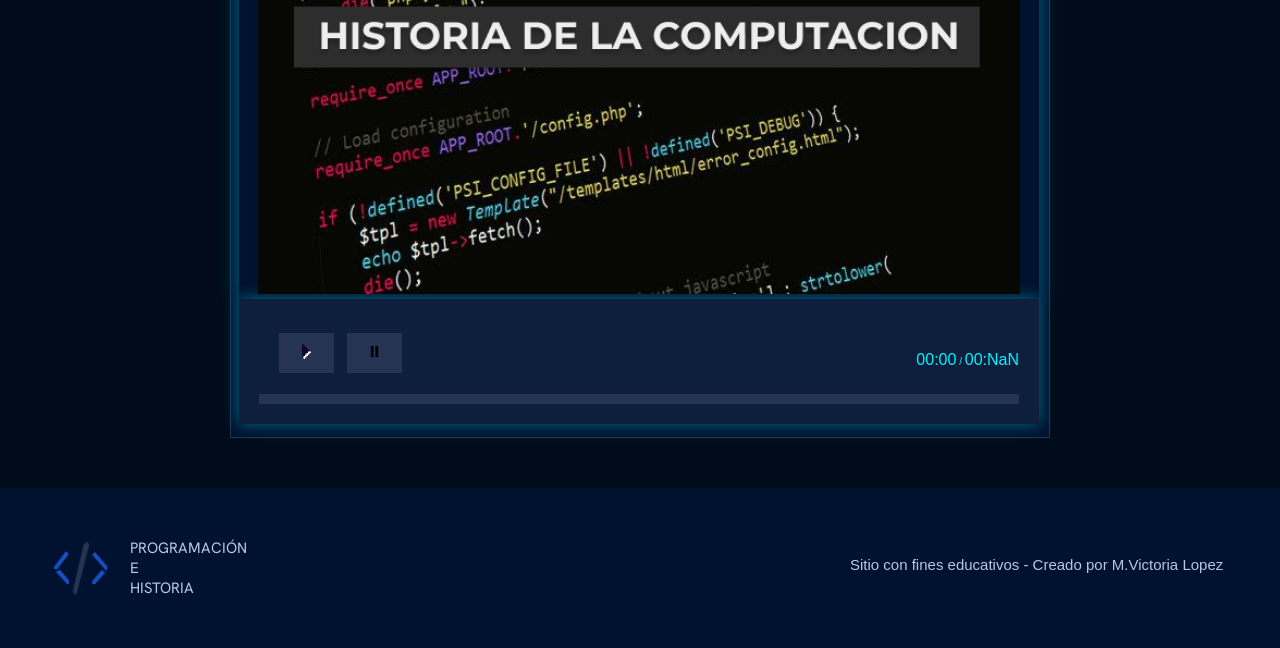
==== commit 95ef1257: "Agregue animaciones" ====
--- a/historia.html
+++ b/historia.html
@@ -10,9 +10,15 @@
     <link rel="preconnect" href="https://fonts.googleapis.com">
     <link rel="preconnect" href="https://fonts.gstatic.com" crossorigin>
     <link href="https://fonts.googleapis.com/css2?family=Hanken+Grotesk:wght@400;500;700&display=swap" rel="stylesheet">
+     <link rel="preconnect" href="https://fonts.googleapis.com">
+    <link rel="preconnect" href="https://fonts.gstatic.com" crossorigin>
+    <link href="https://fonts.googleapis.com/css2?family=Hanken+Grotesk:wght@400;500;700&display=swap" rel="stylesheet">
+    <link href="https://fonts.googleapis.com/css2?family=DynaPuff:wght@400;600;700&display=swap" rel="stylesheet">
+    <link href="https://fonts.googleapis.com/css2?family=DynaPuff:wght@400;500&display=swap" rel="stylesheet">
+    <link rel="stylesheet" href="https://cdnjs.cloudflare.com/ajax/libs/font-awesome/6.5.2/css/all.min.css">
 </head>
 
-<body onload="mostrarDuracion()">
+<body onload="mostrarDuracion()" onscroll="mostrar()">
     <main>
         <div class="historia">
             <header>
@@ -21,45 +27,46 @@
                             <svg width="120" height="110" viewBox="0 0 100 80">
 
                                 <!-- Borde del monitor -->
-                                <rect x="15" y="5" width="70" height="47" fill="none" stroke="#00f2ff"
+                                <rect class="borde-monitor" x="15" y="5" width="70" height="47" fill="none" stroke="#00f2ff"
                                     stroke-width="2" />
 
                                 <!-- Borde interior -->
-                                <rect x="19" y="9" width="62" height="39" fill="none" stroke="#00f2ff"
+                                <rect class="borde-interior" x="19" y="9" width="62" height="39" fill="none" stroke="#00f2ff"
                                     stroke-width="1.5" />
 
                                 <!-- Líneas que simulan código -->
-                                <line x1="24" y1="18" x2="55" y2="18" stroke="#00f2ff" stroke-width="3" />
-
-                                <line x1="24" y1="24" x2="45" y2="24" stroke="#00f2ff" stroke-width="3" />
-
-                                <line x1="24" y1="31" x2="75" y2="31" stroke="#00f2ff" stroke-width="3" />
-
-                                <line x1="24" y1="37" x2="75" y2="37" stroke="#00f2ff" stroke-width="3" />
+                                <line class="codigo" x1="24" y1="18" x2="55" y2="18" stroke="#00f2ff" stroke-width="3" />
+
+                                <line  class="codigo" x1="24" y1="24" x2="45" y2="24" stroke="#00f2ff" stroke-width="3" />
+
+                                <line class="codigo" x1="24" y1="31" x2="75" y2="31" stroke="#00f2ff" stroke-width="3" />
+
+                                <line class="codigo" x1="24" y1="37" x2="75" y2="37" stroke="#00f2ff" stroke-width="3" />
 
                                 <!-- Soporte del monitor -->
-                                <line x1="43" y1="52" x2="43" y2="64" stroke="#00f2ff" stroke-width="1.5" />
-
-                                <line x1="58" y1="52" x2="58" y2="64" stroke="#00f2ff" stroke-width="1.5" />
-
-                                <line x1="43" y1="64" x2="58" y2="64" stroke="#00f2ff" stroke-width="1.5" />
+                                <line  class="soporte" x1="43" y1="52" x2="43" y2="64" stroke="#00f2ff" stroke-width="1.5" />
+
+                                <line class="soporte" x1="58" y1="52" x2="58" y2="64" stroke="#00f2ff" stroke-width="1.5" />
+
+                                <line class="soporte"  x1="43" y1="64" x2="58" y2="64" stroke="#00f2ff" stroke-width="1.5" />
 
                                 <!-- Base del monitor -->
-                                <line x1="43" y1="64" x2="18" y2="74" stroke="#00f2ff" stroke-width="2" />
-
-                                <line x1="18" y1="74" x2="83" y2="74" stroke="#00f2ff" stroke-width="2" />
-
-                                <line x1="83" y1="74" x2="58" y2="64" stroke="#00f2ff" stroke-width="2" />
+                                <line  class="base" x1="43" y1="64" x2="18" y2="74" stroke="#00f2ff" stroke-width="2" />
+
+                                <line  class="base"  x1="18" y1="74" x2="83" y2="74" stroke="#00f2ff" stroke-width="2" />
+
+                                <line  class="base"  x1="83" y1="74" x2="58" y2="64" stroke="#00f2ff" stroke-width="2" />
 
                                 <!-- Línea interior de la base -->
-                                <line x1="30" y1="70" x2="71" y2="70" stroke="#00f2ff" stroke-width="1.5" />
+                                <line  class="base"  x1="30" y1="70" x2="71" y2="70" stroke="#00f2ff" stroke-width="1.5" />
 
                             </svg>
 
                         </a>
                 
                <ul>
-                <li><a href="historia.html">HISTORIA</a></li>
+
+                <li><a href="historia.html" class="subrayado">HISTORIA</a></li>
                 <li><a href="jueguemos.html">JUEGUEMOS</a></li>
                 </ul>
             </nav>
@@ -201,8 +208,9 @@
         </div>
     </article>
 
-    <div class="dia-noche">
-        <img src="/iconos/sun.svg" alt="Blanco-Negro" class="sol">
+    
+     <div class="dia-noche">
+      <img src="/iconos/moon-stars.svg" alt="Cambiar Tema" class="luna" onclick="tema(this)" id="botonTema">
     </div>
 
     
@@ -211,7 +219,10 @@
         <h3>PROGRAMACIÓN E HISTORIA</h3>
         <p>Sitio con fines educativos - Creado por M.Victoria Lopez</p>
     </footer>
+    <script src="menu.js"></script>
     <script src="video.js"></script>
+    <script src="historia.js"></script>
+    <script src="tema.js"></script>
 </body>
 
 </html>
--- a/style.css
+++ b/style.css
@@ -41,7 +41,11 @@
     display: flex;
     justify-content: space-between;
     align-items: center;
-
+    transition: background-color 0.4s ease,
+        border-color 0.4s ease,
+        box-shadow 0.4s ease,
+        transform 0.4s ease,
+        opacity 0.4s ease;
 }
 
 
@@ -62,6 +66,7 @@
     transition: color 0.4s ease, background-color 0.4s ease, transform 0.4s ease;
     display: inline-block;
     font-weight: 600;
+    position: relative;
 }
 
 nav ul a:hover {
@@ -70,6 +75,30 @@
     padding: 8px;
     transform: translateY(-3px);
 
+}
+
+/*Cuando se hace srcoll en la página*/
+nav.cambioNav {
+    position: fixed;
+    top: 0;
+    left: 0;
+    width: 100%;
+    box-sizing: border-box;
+    z-index: 1000;
+    background-color: var(--color-superficie);
+    box-shadow: 0 4px 6px -4px var(--color-primario);
+}
+
+/* Línea debajo de la página actual */
+nav ul a.subrayado::after {
+    content: "";
+    position: absolute;
+    bottom: -5px;
+    left: 0;
+    width: 100%;
+    height: 2px;
+    background-color: var(--color-primario);
+    border-radius: 2px;
 }
 
 /* Computadora */
@@ -199,7 +228,7 @@
 /***************HISTORIA************/
 
 
-.historia {
+.historia ,.jueguemos {
     min-height: 100vh;
     background-image:
         linear-gradient(rgba(1, 18, 48, 0.55), rgba(1, 12, 27, 0.85)),
@@ -269,7 +298,7 @@
 
 }
 
-.texto-historia {
+.texto-historia , .texto-jueguemos {
     font-size: 55px;
     text-align: center;
     margin-top: 300px;
@@ -374,7 +403,209 @@
     background-color: var(--color-primario);
 
 }
-
+/********jJUEGUEMOS**********/
+
+.jueguemos {
+     background-image:
+        linear-gradient(rgba(1, 18, 48, 0.55), rgba(1, 12, 27, 0.85)),
+        url("../imagenes/img2.jpg");
+}
+.texto1-jueguemos{
+    text-align: center;
+    font-size: 25px;
+}
+
+.texto1-jueguemos h2 {
+    color: var(--color-secundario);
+    font-size: 35px;
+    margin-bottom: 60px;
+    margin-top: 90px;
+}
+
+/* Contenedor general */
+.contenedor-rompecabezas {
+    display: grid;
+    grid-template-columns: 200px auto 200px;
+    grid-template-rows: auto auto;
+    align-items: center;
+    justify-items: center;
+    gap: 50px 25px;
+    max-width: 1100px;
+    margin: 0 auto;
+}
+/* Las piezas se acomodan en el grid principal */
+.piezas {
+    display: contents;
+}
+
+/* Tablero central */
+.tablero {
+    grid-column: 2;
+    grid-row: 1;
+    display: grid;
+    grid-template-columns: repeat(3, 200px);
+    gap: 24px;
+}
+
+/* Espacios para soltar las piezas */
+.casilla {
+     width: 200px;
+    height: 350px;
+    padding: 0;
+    box-sizing: border-box;
+    overflow: hidden;
+    background-color: var(--color-contenedor);
+    border: 2px dashed var(--color-superficie-variante);
+    display: flex;
+    align-items: center;
+    justify-content: center;
+    color: var(--color-secundario);
+    font-family: "JetBrains Mono", monospace;
+    font-size: 13px;
+    text-align: center;
+    
+}
+.casilla:hover{
+   background-color: var(--color-superficie-variante);
+    border-color: var(--color-primario);
+    color: var(--color-primario);
+    box-shadow: 0 0 12px rgba(0, 242, 255, 0.25);
+    transition: 0.3s;
+}
+/* Imágenes de las piezas */
+.tarjeta-pieza {
+    width: 200px;
+    height: 350px;
+    cursor: grab;
+}
+
+.tarjeta-pieza img {
+       width: 100%;
+    height: 100%;
+    object-fit: contain;
+    cursor: grab;
+}
+/* Tamaño de las imágenes al soltarlas en las casillas */
+.casilla img {
+    width: 100%;
+    height: 100%;
+    max-width: none;
+    max-height: none;
+    object-fit: fill;
+    display: block;
+}
+
+/* Primera imagen: izquierda */
+#pieza-izquierda {
+    grid-column: 1;
+    grid-row: 1;
+    transform: rotate(8deg);
+}
+
+/* Segunda imagen: derecha */
+#pieza-derecha {
+    grid-column: 3;
+    grid-row: 1;
+    transform: rotate(-13deg);
+}
+
+/* Tercera imagen: abajo */
+#pieza-abajo {
+    grid-column: 2;
+    grid-row: 2;
+    transform: rotate(93deg);
+     margin-top: -30px;
+}
+
+#reiniciar{
+ background-color: transparent;
+    color: var(--color-primario);
+    border: 2px solid var(--color-primario);
+    padding: 12px 40px;
+    font-size: 15px;
+    font-weight: 700;
+    cursor: pointer;
+    transition: 0.3s;
+    display: block;
+    margin: 30px auto 80px;
+
+}
+  /* Efecto al pasar el mouse */
+#reiniciar:hover {
+    background-color: var(--color-primario);
+    color: var(--color-fondo);
+    box-shadow: 0 0 15px var(--color-primario);
+}
+.titulo-oculto,
+.tablero-oculto {
+    animation: desaparecerPuzzle 0.8s ease forwards;
+}
+
+@keyframes desaparecerPuzzle {
+    to {
+        opacity: 0;
+        transform: scale(0.7);
+        visibility: hidden;
+    }
+}
+
+/* Mensaje de felicitaciones */
+#mensaje-felicitaciones {
+    position: relative;
+    z-index: 2;
+    text-align: center;
+    font-size: 28px;
+    font-weight: 700;
+    margin: 0;
+    opacity: 0;
+    transform: translateY(100px);
+    pointer-events: none;
+}
+
+/* El mensaje sube y aparece */
+#mensaje-felicitaciones.mensaje-visible {
+    animation: aparecerMensaje 1s ease forwards;
+}
+
+@keyframes aparecerMensaje {
+    from {
+        opacity: 0;
+        transform: translateY(100px);
+    }
+
+    to {
+        opacity: 1;
+        transform: translateY(-550px);
+    }
+}
+
+/* Colores de los mensajes */
+#mensaje-felicitaciones.mensaje-correcto {
+    color: var(--color-secundario);
+}
+
+#mensaje-felicitaciones.mensaje-error {
+    color:var(--color-primario);
+    font-size: 37px;
+}
+/* Oscurecer un poco la imagen */
+.imagen-oscura {
+    filter: brightness(50%);
+    transition: filter 0.5s ease;
+}
+.tablero {
+    transition: column-gap 0.8s ease;
+}
+
+.tablero.puzzle-correcto {
+    column-gap: 0;
+}
+
+.tablero.puzzle-correcto .casilla {
+    border: none;
+    background-color: transparent;
+    pointer-events: none;
+}
 .dia-noche {
     display: flex;
     justify-content: end;
@@ -390,7 +621,7 @@
     width: 50px;
 }
 
-.sol {
+.luna {
     border: 1px solid var(--color-primario);
     padding: 10px;
 }
@@ -419,4 +650,119 @@
 footer p {
     margin-left: 700px;
     font-size: 15px;
-}+}
+
+/*******ANIMACIONES DEL PÁGINA DE INICIO*******/
+
+/* La tarjeta 1 aparece desde la izquierda */
+.tarjeta1  {
+    animation: desdeIzquierda 1.2s ease;
+}
+
+/* La tarjeta 2 aparece desde la derecha */
+.tarjeta2 {
+    animation: desdeDerecha 1.2s ease;
+}
+
+/* Movimiento desde la izquierda */
+@keyframes desdeIzquierda {
+    from {
+        opacity: 0;
+        transform: translateX(-60px);
+    }
+
+    to {
+        opacity: 1;
+        transform: translateX(0);
+    }
+}
+
+/* Movimiento desde la derecha */
+@keyframes desdeDerecha {
+    from {
+        opacity: 0;
+        transform: translateX(60px);
+    }
+
+    to {
+        opacity: 1;
+        transform: translateX(0);
+    }
+}
+
+svg{
+  margin-left: 30px;
+}
+/* Borde exterior del monitor */
+.logo svg .borde-monitor {
+    opacity: 0;
+    animation: acomodarPieza 1.5s ease 0s forwards;
+}
+
+/* Borde interior */
+.logo svg .borde-interior {
+    opacity: 0;
+    animation: acomodarPieza 1.5s ease 0.3s forwards;
+}
+
+/* Soporte del monitor */
+.logo svg .soporte {
+    opacity: 0;
+    animation: acomodarPieza 1.5s ease 0.6s forwards;
+}
+
+/* Base del monitor */
+.logo svg .base {
+    opacity: 0;
+    animation: acomodarPieza 1.5s ease 0.9s forwards;
+}
+
+/* Líneas de código al final */
+.logo svg .codigo {
+    opacity: 0;
+    animation: acomodarPieza 1.5s ease 1.2s forwards;
+}
+
+/* Las piezas bajan y se acomodan */
+@keyframes acomodarPieza {
+    from {
+        opacity: 0;
+        transform: translateY(-35px);
+    }
+
+    to {
+        opacity: 1;
+        transform: translateY(0);
+    }
+}
+
+/*******ANIMACIONES DEL PÁGINA DE HISTORIA*******/
+
+
+/* Imagen y texto comienzan fuera de su posición */
+.tarjeta3 img,
+.tarjeta4 img,
+.tarjeta5 img {
+    opacity: 0;
+    transform: translateX(-100px);
+    transition: opacity 1.2s ease, transform 1.2s ease;
+}
+
+.tarjeta3 .contenido-tarjeta,
+.tarjeta4 .contenido-tarjeta,
+.tarjeta5 .contenido-tarjeta {
+    opacity: 0;
+    transform: translateX(100px);
+    transition: opacity 1.2s ease, transform 1.2s ease;
+}
+
+/* Cuando la tarjeta aparece al hacer scroll */
+.tarjeta3.aparecer img,
+.tarjeta4.aparecer img,
+.tarjeta5.aparecer img,
+.tarjeta3.aparecer .contenido-tarjeta,
+.tarjeta4.aparecer .contenido-tarjeta,
+.tarjeta5.aparecer .contenido-tarjeta {
+    opacity: 1;
+    transform: translateX(0);
+}
